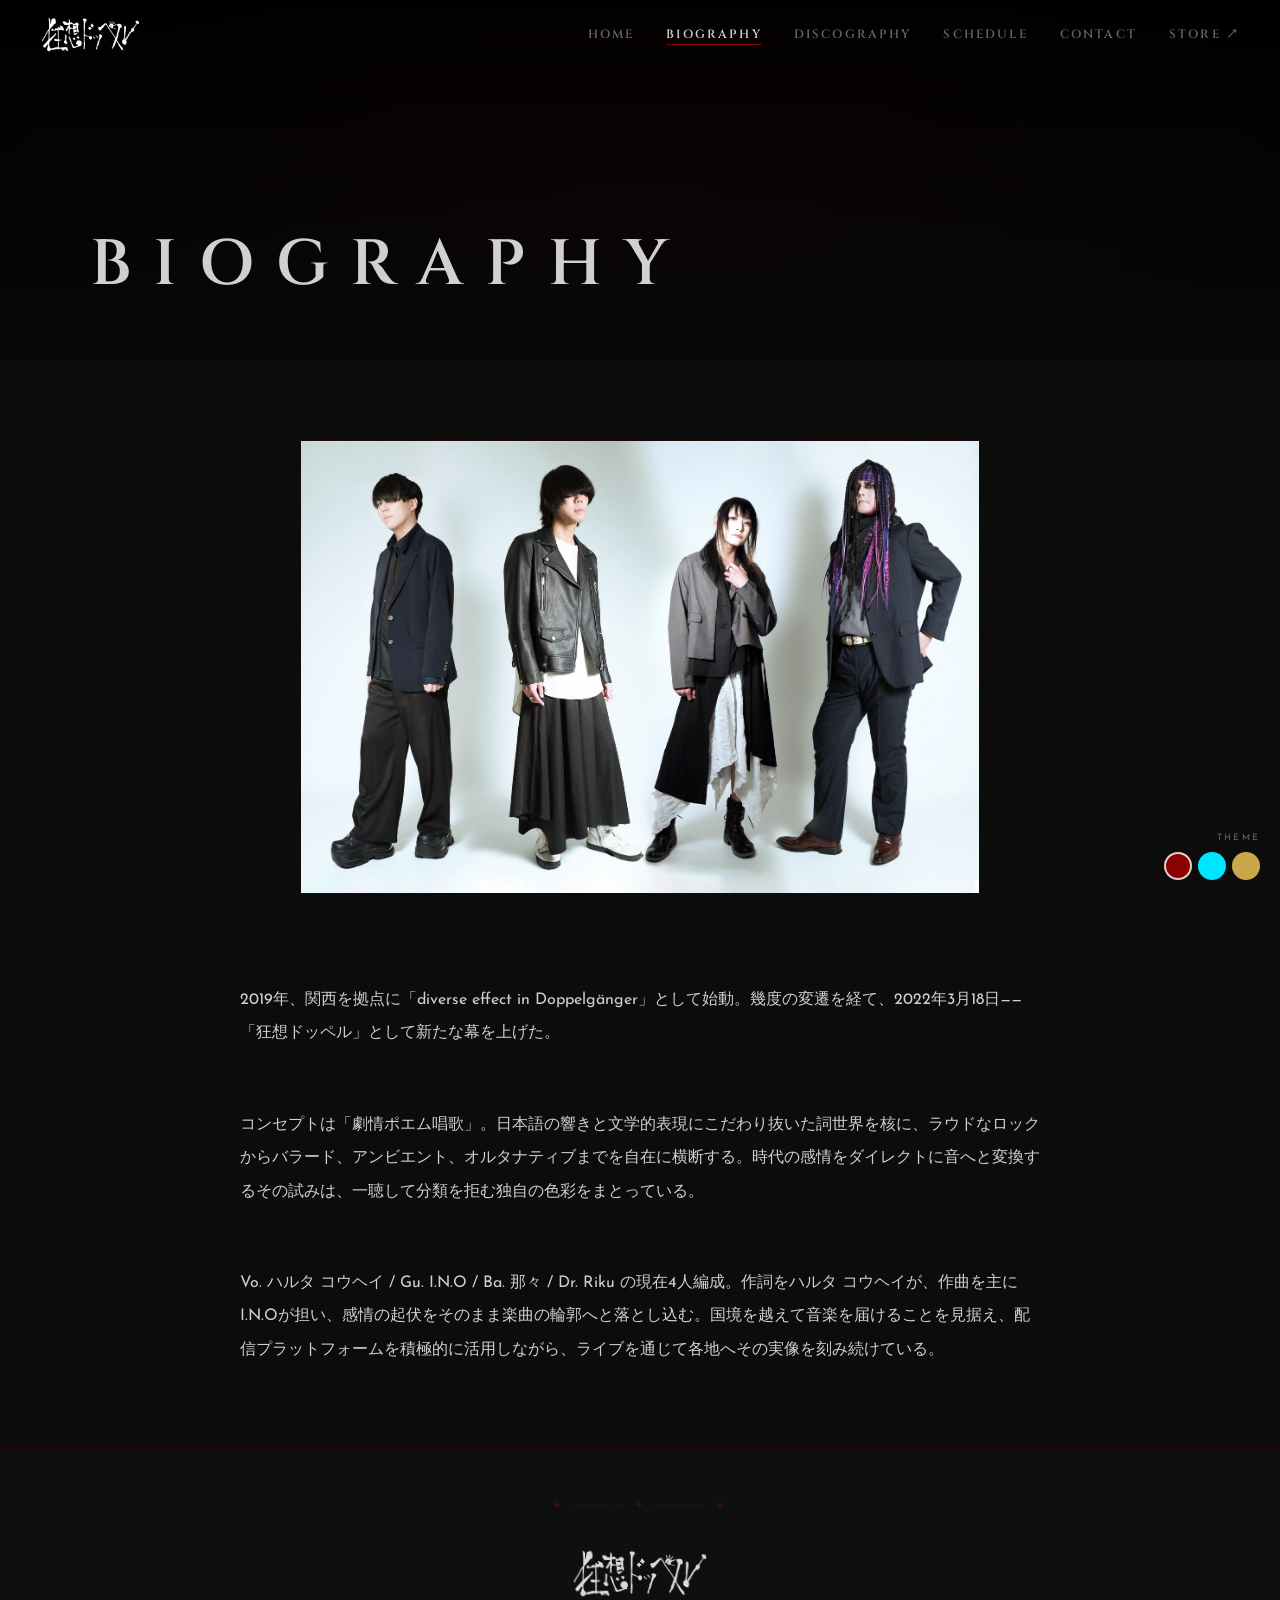
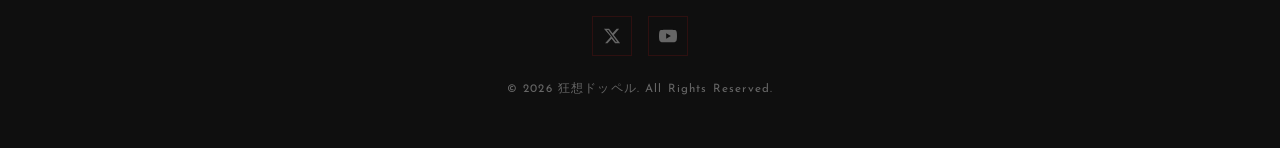
==== biography.html @ 43302776 "first commit" ====
<!DOCTYPE html>
<html lang="ja">
<head>
  <meta charset="UTF-8">
  <meta name="viewport" content="width=device-width, initial-scale=1.0">
  <meta name="description" content="狂想ドッペル — BIOGRAPHY">
  <title>狂想ドッペル | BIOGRAPHY</title>
  <link rel="stylesheet" href="css/base.css">
  <link rel="stylesheet" href="css/theme-gothic.css" id="theme-stylesheet">
</head>
<body>

  <header class="site-header scrolled">
    <nav class="nav">
      <div class="nav__logo">
        <a href="index.html">
          <img src="images/logo/logo.png" alt="狂想ドッペル" class="nav__logo-img">
        </a>
      </div>
      <button class="nav__toggle" aria-label="メニューを開く">
        <span></span><span></span><span></span>
      </button>
      <ul class="nav__menu">
        <li><a href="index.html"            class="nav__link">HOME</a></li>
        <li><a href="biography.html"        class="nav__link">BIOGRAPHY</a></li>
        <li><a href="discography.html"      class="nav__link">DISCOGRAPHY</a></li>
        <li><a href="schedule.html"         class="nav__link">SCHEDULE</a></li>
        <li><a href="contact.html"          class="nav__link">CONTACT</a></li>
        <li><a href="https://dedshop.base.shop/" class="nav__link" target="_blank" rel="noopener">STORE ↗</a></li>
      </ul>
    </nav>
  </header>

  <div id="nav-overlay" class="nav__overlay">
    <a href="index.html"            class="nav__link">HOME</a>
    <a href="biography.html"        class="nav__link">BIOGRAPHY</a>
    <a href="discography.html"      class="nav__link">DISCOGRAPHY</a>
    <a href="schedule.html"         class="nav__link">SCHEDULE</a>
    <a href="contact.html"          class="nav__link">CONTACT</a>
    <a href="https://dedshop.base.shop/" class="nav__link" target="_blank" rel="noopener">STORE ↗</a>
  </div>

  <main>

    <!-- Page Hero -->
    <div class="page-hero">
      <div class="page-hero__bg"></div>
      <div class="page-hero__content">
        <h1 class="page-title">Biography</h1>
      </div>
    </div>

    <!-- Bio Content -->
    <section class="section">
      <div class="container">
        <div class="biography__content">

          <!-- ★ アー写: images/artists/artist.jpg を配置すると表示されます -->
          <div class="biography__photo fade-in">
            <img src="images/artists/artist.jpg" alt="狂想">
          </div>

          <p class="biography__text fade-in">
2019年、関西を拠点に「diverse effect in Doppelgänger」として始動。幾度の変遷を経て、2022年3月18日——「狂想ドッペル」として新たな幕を上げた。
          </p>

          <p class="biography__text fade-in">
コンセプトは「劇情ポエム唱歌」。日本語の響きと文学的表現にこだわり抜いた詞世界を核に、ラウドなロックからバラード、アンビエント、オルタナティブまでを自在に横断する。時代の感情をダイレクトに音へと変換するその試みは、一聴して分類を拒む独自の色彩をまとっている。
          </p>

          <p class="biography__text fade-in">
Vo. ハルタ コウヘイ / Gu. I.N.O / Ba. 那々 / Dr. Riku の現在4人編成。作詞をハルタ コウヘイが、作曲を主にI.N.Oが担い、感情の起伏をそのまま楽曲の輪郭へと落とし込む。国境を越えて音楽を届けることを見据え、配信プラットフォームを積極的に活用しながら、ライブを通じて各地へその実像を刻み続けている。
          </p>

          <!-- 追加テキスト（必要に応じて） -->
          <!--
          <p class="biography__text fade-in">
第二段落があれば、ここに追記できます。
          </p>
          -->

          <!-- メンバー一覧（任意） -->
          <!--
          <div class="members-grid" style="margin-top:4rem">
            <div class="member-card fade-in">
              <div class="member-card__photo">
                <img src="images/artists/member1.jpg" alt="メンバー名">
              </div>
              <div class="member-card__name">メンバー名</div>
              <div class="member-card__role">Vocal</div>
            </div>
          </div>
          -->

        </div>
      </div>
    </section>

  </main>

  <footer class="site-footer">
    <div class="container">
      <div class="footer__logo">
        <a href="index.html">
          <img src="images/logo/logo.png" alt="狂想ドッペル" class="footer__logo-img">
        </a>
      </div>
      <div class="footer__sns">
        <a href="https://x.com/kyoso_doppel" target="_blank" rel="noopener" class="sns-link" aria-label="X (Twitter)">
          <svg xmlns="http://www.w3.org/2000/svg" viewBox="0 0 24 24" fill="currentColor">
            <path d="M18.244 2.25h3.308l-7.227 8.26 8.502 11.24H16.17l-4.714-6.231-5.401 6.231H2.747l7.73-8.835L1.254 2.25H8.08l4.713 6.231zm-1.161 17.52h1.833L7.084 4.126H5.117z"/>
          </svg>
        </a>
        <a href="https://www.youtube.com/@kyoso-doppel" target="_blank" rel="noopener" class="sns-link" aria-label="YouTube">
          <svg xmlns="http://www.w3.org/2000/svg" viewBox="0 0 24 24" fill="currentColor">
            <path d="M23.498 6.186a3.016 3.016 0 00-2.122-2.136C19.505 3.545 12 3.545 12 3.545s-7.505 0-9.377.505A3.017 3.017 0 00.502 6.186C0 8.07 0 12 0 12s0 3.93.502 5.814a3.016 3.016 0 002.122 2.136c1.871.505 9.376.505 9.376.505s7.505 0 9.377-.505a3.015 3.015 0 002.122-2.136C24 15.93 24 12 24 12s0-3.93-.502-5.814zM9.545 15.568V8.432L15.818 12l-6.273 3.568z"/>
          </svg>
        </a>
      </div>
      <p class="footer__copy">&copy; 2026 狂想ドッペル. All Rights Reserved.</p>
    </div>
  </footer>

  <div class="theme-switcher">
    <div class="theme-switcher__label">THEME</div>
    <div class="theme-switcher__buttons">
      <button class="theme-btn theme-btn--gothic active" data-theme="gothic"  title="A: Gothic"></button>
      <button class="theme-btn theme-btn--cyber"         data-theme="cyber"   title="B: Cyber"></button>
      <button class="theme-btn theme-btn--elegant"       data-theme="elegant" title="C: Elegant"></button>
    </div>
  </div>

  <script src="js/main.js"></script>
</body>
</html>
---- css/base.css ----
/* ==========================================
   BASE CSS — Structure & Layout
   色・フォントはtheme-*.cssで定義
   ========================================== */

*, *::before, *::after { box-sizing: border-box; margin: 0; padding: 0; }

html { scroll-behavior: smooth; font-size: 16px; }

body {
  font-family: var(--font-body);
  background-color: var(--color-bg);
  color: var(--color-text);
  line-height: 1.7;
  min-height: 100vh;
  overflow-x: hidden;
}

img { max-width: 100%; height: auto; display: block; }
a { color: inherit; text-decoration: none; }
ul { list-style: none; }

/* ---- Layout ---- */
.container { width: 90%; max-width: 1100px; margin-inline: auto; }
.section { padding: 80px 0; }

/* ---- Fade-in animation ---- */
.fade-in { opacity: 0; transform: translateY(20px); transition: opacity 0.6s ease, transform 0.6s ease; }
.fade-in.visible { opacity: 1; transform: translateY(0); }

/* ---- Navigation ---- */
.site-header {
  position: fixed; top: 0; left: 0; width: 100%; z-index: 100;
  transition: background-color 0.4s ease, border-color 0.4s ease;
}
.site-header.scrolled {
  background-color: var(--color-nav-bg);
  backdrop-filter: blur(12px);
  -webkit-backdrop-filter: blur(12px);
  border-bottom: 1px solid var(--color-border);
}

.nav {
  display: flex; align-items: center; justify-content: space-between;
  height: 70px; padding: 0 40px;
}

.nav__logo a {
  font-family: var(--font-heading);
  font-size: 1.3rem;
  font-weight: var(--font-heading-weight, 700);
  color: var(--color-text);
  letter-spacing: 0.12em;
  transition: color 0.3s;
  display: flex; align-items: center;
}
.nav__logo a:hover { color: var(--color-accent); }

/* ロゴ画像 (images/logo/logo.png を配置すると自動適用) */
.nav__logo-img {
  height: 38px; width: auto; display: block;
  transition: opacity 0.3s;
  filter: var(--logo-filter, none);
}
.nav__logo a:hover .nav__logo-img { opacity: 0.8; }

.footer__logo-img {
  height: 52px; width: auto;
  display: block; margin-inline: auto;
  filter: var(--logo-filter, none);
  opacity: 0.85;
  transition: opacity 0.3s;
}
.footer__logo-img:hover { opacity: 1; }

/* バイオグラフィ アー写 */
.biography__photo {
  width: 100%; max-width: 680px;
  margin: 0 auto 3.5rem;
  border: 1px solid var(--color-border);
  overflow: hidden;
  position: relative;
}
.biography__photo img { width: 100%; display: block; }

.nav__menu { display: flex; gap: 2rem; align-items: center; }

.nav__link {
  font-family: var(--font-nav, var(--font-body));
  font-size: 0.75rem;
  font-weight: 600;
  letter-spacing: 0.18em;
  text-transform: uppercase;
  color: var(--color-text-muted);
  transition: color 0.3s;
  position: relative;
  padding-bottom: 3px;
}
.nav__link::after {
  content: ''; position: absolute; bottom: 0; left: 0;
  width: 0; height: 1px;
  background-color: var(--color-accent);
  transition: width 0.3s ease;
}
.nav__link:hover,
.nav__link.active { color: var(--color-text); }
.nav__link:hover::after,
.nav__link.active::after { width: 100%; }

/* Hamburger */
.nav__toggle {
  display: none; flex-direction: column; gap: 5px;
  background: none; border: none; cursor: pointer; padding: 8px;
}
.nav__toggle span {
  display: block; width: 24px; height: 1px;
  background-color: var(--color-text);
  transition: all 0.3s ease;
}
.nav__toggle.active span:nth-child(1) { transform: translateY(6px) rotate(45deg); }
.nav__toggle.active span:nth-child(2) { opacity: 0; }
.nav__toggle.active span:nth-child(3) { transform: translateY(-6px) rotate(-45deg); }

/* Mobile overlay */
.nav__overlay {
  display: none; position: fixed; inset: 0;
  background-color: var(--color-bg); z-index: 90;
  flex-direction: column; align-items: center; justify-content: center; gap: 2.5rem;
}
.nav__overlay.open { display: flex; }
.nav__overlay .nav__link { font-size: 1.4rem; letter-spacing: 0.25em; color: var(--color-text); }

/* ---- Hero ---- */
.hero {
  position: relative; height: 100vh; min-height: 600px;
  display: flex; align-items: center; justify-content: center; overflow: hidden;
}
/* hero__bg: グラデーションの上にアー写を重ねる。
   images/artists/hero.jpg を配置したら style属性のコメントを外してください（index.html参照）*/
.hero__bg {
  position: absolute; inset: 0;
  background-color: var(--color-bg);
  background-size: 100% auto; background-position: center top;
  background-repeat: no-repeat;
  z-index: 0;
}
/* ヒーロー動画 */
.hero__video {
  position: absolute;
  top: 0; left: 0; right: 0; bottom: 0;
  width: 100%; height: 100%;
  object-fit: cover;
  object-position: center top;
}

.hero__bg::before {
  content: ''; position: absolute; inset: 0;
  background: var(--hero-bg);  /* テーマのグラデーション（画像なし時に表示） */
  opacity: var(--hero-gradient-opacity, 1);
  z-index: 1;
}
.hero__bg::after {
  content: ''; position: absolute; inset: 0;
  background: var(--hero-overlay);
  z-index: 2;
}

.hero__content { position: relative; z-index: 3; text-align: center; }
.hero__scroll  { z-index: 3; }

.hero__title {
  font-family: var(--font-heading);
  font-size: clamp(3.5rem, 12vw, 9rem);
  font-weight: var(--font-heading-weight, 700);
  letter-spacing: var(--hero-title-spacing, 0.2em);
  line-height: 1.1; color: var(--color-text);
  margin-bottom: 0.4rem;
}
.hero__subtitle {
  font-size: clamp(0.65rem, 2vw, 0.9rem);
  letter-spacing: 0.55em; text-transform: uppercase;
  color: rgba(255,255,255,0.6); margin-bottom: 2rem;
}
.hero__sns { display: flex; gap: 1rem; justify-content: center; margin-top: 2rem; }

/* ヒーロー内のSNSアイコン: 背景の明暗によらず白系で確保 */
.hero__sns .sns-link {
  color: rgba(255,255,255,0.75);
  border-color: rgba(255,255,255,0.3);
}
.hero__sns .sns-link:hover {
  color: var(--color-accent);
  border-color: var(--color-accent);
}

.hero__scroll {
  position: absolute; bottom: 30px; left: 50%; transform: translateX(-50%);
  display: flex; flex-direction: column; align-items: center; gap: 8px;
  color: rgba(255,255,255,0.5); font-size: 0.6rem; letter-spacing: 0.35em; text-transform: uppercase;
}
.hero__scroll-line {
  width: 1px; height: 40px;
  background: linear-gradient(to bottom, var(--color-text-muted), transparent);
  animation: scrollLine 1.6s ease-in-out infinite;
}
@keyframes scrollLine {
  0%, 100% { opacity: 1; transform: scaleY(1) translateY(0); }
  50% { opacity: 0.2; transform: scaleY(0.4) translateY(-10px); }
}

/* ---- Page Hero (sub pages) ---- */
.page-hero {
  height: 40vh; min-height: 280px;
  display: flex; align-items: flex-end; padding-bottom: 40px;
  position: relative; overflow: hidden;
}
.page-hero__bg {
  position: absolute; inset: 0; z-index: 0;
  background-color: var(--color-bg);
  background-size: cover; background-position: center top;
}
.page-hero__bg::before {
  content: ''; position: absolute; inset: 0;
  background: var(--hero-bg); opacity: var(--hero-gradient-opacity, 1);
}
.page-hero__bg::after { content: ''; position: absolute; inset: 0; background: var(--hero-overlay); }
.page-hero__content {
  position: relative; z-index: 1;
  width: 90%; max-width: 1100px; margin-inline: auto;
}
.page-title {
  font-family: var(--font-heading);
  font-size: clamp(2rem, 6vw, 4rem);
  font-weight: var(--font-heading-weight, 700);
  letter-spacing: 0.35em; text-transform: uppercase; color: var(--color-text);
}

/* ---- Section Titles ---- */
.section__title {
  font-family: var(--font-heading);
  font-size: clamp(1.3rem, 3.5vw, 2rem);
  font-weight: var(--font-heading-weight, 700);
  letter-spacing: var(--section-title-spacing, 0.35em);
  text-transform: uppercase; color: var(--color-text);
  margin-bottom: 3rem;
  display: flex; align-items: center; gap: 1.5rem; justify-content: center;
}
.section__title::before,
.section__title::after {
  content: ''; flex: 1; height: 1px;
  background: linear-gradient(to right, transparent, var(--color-border-light, var(--color-border)));
}
.section__title::after {
  background: linear-gradient(to left, transparent, var(--color-border-light, var(--color-border)));
}

/* ---- SNS Links ---- */
.sns-link {
  display: inline-flex; align-items: center; justify-content: center;
  width: 40px; height: 40px;
  border: 1px solid var(--color-border-light, var(--color-border));
  color: var(--color-text-muted);
  transition: all 0.3s ease;
}
.sns-link:hover { color: var(--color-accent); border-color: var(--color-accent); }
.sns-link svg { width: 18px; height: 18px; }

/* ---- Buttons ---- */
.btn {
  display: inline-block; padding: 0.7em 2em;
  font-family: var(--font-body); font-size: 0.75rem;
  font-weight: 600; letter-spacing: 0.22em; text-transform: uppercase;
  cursor: pointer; transition: all 0.3s ease; border: none;
}
.btn--accent {
  background-color: var(--color-accent); color: var(--color-btn-text, #000);
}
.btn--accent:hover {
  background-color: var(--color-accent-light, var(--color-accent));
  transform: translateY(-2px);
}
.btn--outline {
  background-color: transparent; color: var(--color-text);
  border: 1px solid var(--color-border-light, var(--color-border));
}
.btn--outline:hover {
  background-color: var(--color-accent); border-color: var(--color-accent);
  color: var(--color-btn-text, #000); transform: translateY(-2px);
}

/* ---- News ---- */
.news__list { display: flex; flex-direction: column; }
.news__item {
  display: grid; grid-template-columns: 110px 1fr;
  gap: 1.5rem; align-items: baseline;
  padding: 1.2rem 0; border-bottom: 1px solid var(--color-border);
  transition: padding-left 0.3s, border-color 0.3s;
}
.news__item:hover { padding-left: 0.5rem; border-bottom-color: var(--color-accent); }
.news__date { font-size: 0.78rem; letter-spacing: 0.08em; color: var(--color-accent); white-space: nowrap; }
.news__category {
  display: inline-block; font-size: 0.62rem; letter-spacing: 0.12em; text-transform: uppercase;
  border: 1px solid var(--color-border); padding: 2px 8px;
  color: var(--color-text-muted); margin-right: 0.5rem;
}
.news__text { font-size: 0.88rem; }

/* ---- Next Live ---- */
.next-live__card {
  border: 1px solid var(--color-border); padding: 2rem;
  background: var(--color-bg-2); margin-bottom: 2rem;
  transition: border-color 0.3s;
}
.next-live__card:hover { border-color: var(--color-accent); }
.next-live__date { font-family: var(--font-heading); font-size: 1.6rem; color: var(--color-accent); margin-bottom: 0.4rem; }
.next-live__title { font-size: 1.1rem; font-weight: 600; margin-bottom: 0.3rem; }
.next-live__venue { font-size: 0.88rem; color: var(--color-text-muted); }
.next-live__empty {
  color: var(--color-text-muted); text-align: center;
  padding: 3rem; border: 1px solid var(--color-border);
}

/* ---- Schedule ---- */
.schedule-section { margin-bottom: 4rem; }
.schedule-section__title {
  font-size: 0.72rem; letter-spacing: 0.35em; text-transform: uppercase;
  color: var(--color-text-muted); margin-bottom: 1.5rem;
  padding-bottom: 0.5rem; border-bottom: 1px solid var(--color-border);
}
.schedule-list { display: flex; flex-direction: column; }
.schedule-item {
  display: grid; grid-template-columns: 90px 1fr auto;
  gap: 1.5rem; align-items: start;
  padding: 1.5rem 0; border-bottom: 1px solid var(--color-border);
  transition: background 0.3s, padding 0.3s;
}
.schedule-item:hover { background: var(--color-bg-2); padding-left: 1rem; padding-right: 1rem; margin: 0 -1rem; }
.schedule-item.past { opacity: 0.45; }

.schedule-date { text-align: center; }
.schedule-date__month { font-size: 0.65rem; letter-spacing: 0.1em; text-transform: uppercase; color: var(--color-text-muted); }
.schedule-date__day { font-family: var(--font-heading); font-size: 2.2rem; color: var(--color-accent); line-height: 1; }
.schedule-date__weekday { font-size: 0.65rem; color: var(--color-text-muted); }

.schedule-info__title { font-weight: 600; font-size: 1rem; margin-bottom: 0.25rem; }
.schedule-info__venue { font-size: 0.85rem; color: var(--color-text-muted); margin-bottom: 0.5rem; }
.schedule-info__details { font-size: 0.78rem; color: var(--color-text-muted); display: flex; gap: 1rem; flex-wrap: wrap; }
.schedule-info__price { font-size: 0.78rem; color: var(--color-text-muted); margin-top: 0.25rem; }

.schedule-actions { display: flex; flex-direction: column; gap: 0.75rem; align-items: flex-end; }
.schedule-actions__btns { display: flex; flex-direction: column; gap: 0.5rem; align-items: flex-end; }
.schedule-flyer {
  width: 100px; height: auto;
  border: 1px solid var(--color-border);
  cursor: zoom-in;
  transition: transform 0.3s, border-color 0.3s;
}
.schedule-flyer:hover { transform: scale(1.05); border-color: var(--color-accent); }

.next-live__flyer {
  width: 160px; height: auto;
  float: right; margin: 0 0 1rem 1.5rem;
}

/* ---- YouTube embed ---- */
.video-embed {
  position: relative;
  width: 100%; padding-top: 56.25%; /* 16:9 */
  border: 1px solid var(--color-border);
  background: #000;
}
.video-embed iframe {
  position: absolute;
  top: 0; left: 0;
  width: 100%; height: 100%;
  border: 0;
}

/* ---- Lightbox ---- */
.lightbox {
  display: none;
  position: fixed; inset: 0; z-index: 200;
  background: rgba(0, 0, 0, 0.9);
  align-items: center; justify-content: center;
  cursor: zoom-out;
}
.lightbox.open { display: flex; animation: lbFadeIn 0.2s ease; }
@keyframes lbFadeIn { from { opacity: 0; } to { opacity: 1; } }

.lightbox__img {
  max-width: 90vw; max-height: 90vh;
  object-fit: contain;
  border: 1px solid var(--color-border-light, #333);
  cursor: default;
  animation: lbZoomIn 0.25s ease;
}
@keyframes lbZoomIn { from { transform: scale(0.92); opacity: 0; } to { transform: scale(1); opacity: 1; } }

.lightbox__close {
  position: absolute; top: 20px; right: 24px;
  background: none; border: none; cursor: pointer;
  color: #fff; font-size: 2rem; line-height: 1;
  opacity: 0.7; transition: opacity 0.2s;
}
.lightbox__close:hover { opacity: 1; }
.schedule-empty {
  text-align: center; padding: 3rem;
  color: var(--color-text-muted); border: 1px solid var(--color-border);
}
.ended-label { font-size: 0.68rem; letter-spacing: 0.12em; color: var(--color-text-muted); text-transform: uppercase; }

/* ---- Discography Modal ---- */
.disc-modal {
  display: none;
  position: fixed; inset: 0; z-index: 200;
  align-items: center; justify-content: center;
  padding: 20px;
}
.disc-modal.open { display: flex; }
.disc-modal__overlay {
  position: absolute; inset: 0;
  background: rgba(0,0,0,0.88);
  backdrop-filter: blur(6px);
  -webkit-backdrop-filter: blur(6px);
  cursor: pointer;
}
.disc-modal__box {
  position: relative; z-index: 1;
  background: var(--color-bg-2);
  border: 1px solid var(--color-border-light, var(--color-border));
  max-width: 760px; width: 100%;
  max-height: 90vh; overflow-y: auto;
  padding: 2.5rem;
  animation: discModalIn 0.22s ease;
}
@keyframes discModalIn {
  from { opacity: 0; transform: scale(0.96) translateY(12px); }
  to   { opacity: 1; transform: scale(1)    translateY(0); }
}
.disc-modal__close {
  position: absolute; top: 1rem; right: 1.2rem;
  background: none; border: none; cursor: pointer;
  color: var(--color-text-muted); font-size: 1.8rem; line-height: 1;
  transition: color 0.2s;
}
.disc-modal__close:hover { color: var(--color-accent); }
.disc-modal__inner {
  display: grid;
  grid-template-columns: 200px 1fr;
  gap: 2.5rem;
  align-items: start;
}
.disc-modal__cover img {
  width: 100%; display: block;
  border: 1px solid var(--color-border);
}
.disc-modal__cover-ph {
  width: 100%; aspect-ratio: 1;
  display: flex; align-items: center; justify-content: center;
  background: var(--color-bg-3, #111);
  border: 1px solid var(--color-border);
  color: var(--color-text-muted); font-size: 0.7rem; letter-spacing: 0.2em;
}
.disc-modal__label {
  font-size: 0.68rem; letter-spacing: 0.2em; text-transform: uppercase;
  color: var(--color-accent); margin-bottom: 0.6rem;
}
.disc-modal__title {
  font-family: var(--font-heading);
  font-size: clamp(1rem, 3vw, 1.5rem);
  font-weight: var(--font-heading-weight, 600);
  color: var(--color-text);
  line-height: 1.35; margin-bottom: 0.6rem;
}
.disc-modal__meta {
  font-size: 0.76rem; color: var(--color-text-muted);
  letter-spacing: 0.08em; margin-bottom: 1.5rem;
}
.disc-modal__tracks { border-top: 1px solid var(--color-border); margin-bottom: 1.5rem; }
.disc-modal__track-item {
  display: flex; gap: 0.75rem;
  padding: 0.45rem 0;
  border-bottom: 1px solid var(--color-border);
  font-size: 0.83rem; color: var(--color-text);
}
.disc-modal__track-num { color: var(--color-accent); min-width: 1.5em; text-align: right; }
.disc-modal__comment {
  font-size: 0.82rem; line-height: 1.8;
  color: var(--color-text-muted);
  border-left: 2px solid var(--color-accent);
  padding-left: 1rem;
  margin-bottom: 1.2rem;
  white-space: pre-wrap;
}
.disc-modal__links { display: flex; gap: 0.75rem; flex-wrap: wrap; }
@media (max-width: 600px) {
  .disc-modal__box { padding: 1.4rem; }
  .disc-modal__inner { grid-template-columns: 1fr; }
  .disc-modal__cover { max-width: 180px; }
}

/* カードをクリック可能に見せる */
.release-card[data-release-id] { cursor: pointer; }

/* ---- Discography ---- */
.discography-filter { display: flex; gap: 0.75rem; margin-bottom: 3rem; flex-wrap: wrap; }
.filter-btn {
  font-size: 0.72rem; letter-spacing: 0.2em; text-transform: uppercase;
  padding: 0.4em 1.2em; border: 1px solid var(--color-border);
  background: none; color: var(--color-text-muted); cursor: pointer;
  transition: all 0.3s; font-family: var(--font-body);
}
.filter-btn.active,
.filter-btn:hover { border-color: var(--color-accent); color: var(--color-accent); }

.discography-grid {
  display: grid;
  grid-template-columns: repeat(auto-fill, minmax(240px, 1fr));
  gap: 2rem;
}
.release-card {
  border: 1px solid var(--color-border); background: var(--color-bg-2);
  transition: transform 0.3s, box-shadow 0.3s, border-color 0.3s;
}
.release-card:hover {
  transform: translateY(-5px);
  box-shadow: 0 10px 30px var(--card-shadow, rgba(0,0,0,0.5));
  border-color: var(--color-accent);
}
.release-card__cover {
  width: 100%; aspect-ratio: 1;
  background: var(--color-bg-3, #1a1a1a);
  display: flex; align-items: center; justify-content: center; overflow: hidden;
}
.release-card__cover img { width: 100%; height: 100%; object-fit: cover; }
.release-card__cover-placeholder { color: var(--color-border); font-size: 0.65rem; letter-spacing: 0.12em; text-transform: uppercase; }
.release-card__body { padding: 1.2rem; }
.release-card__type { font-size: 0.62rem; letter-spacing: 0.22em; text-transform: uppercase; color: var(--color-accent); margin-bottom: 0.3rem; display: flex; align-items: center; gap: 0.6rem; }
.release-card__label { font-size: 0.62rem; letter-spacing: 0.1em; color: var(--color-text-muted); border: 1px solid var(--color-border); padding: 1px 6px; text-transform: none; }
.release-card__title { font-family: var(--font-heading); font-size: 0.95rem; font-weight: 600; margin-bottom: 0.5rem; line-height: 1.4; }
.release-card__date { font-size: 0.72rem; color: var(--color-text-muted); margin-bottom: 1rem; }
.release-card__tracks { font-size: 0.72rem; color: var(--color-text-muted); }
.release-card__track-item {
  display: flex; gap: 0.5rem; padding: 0.2rem 0; border-top: 1px solid var(--color-border);
}
.release-card__track-num { color: var(--color-accent); min-width: 1.5rem; }

/* ---- Contact ---- */
.contact-grid {
  display: grid;
  grid-template-columns: repeat(auto-fit, minmax(300px, 1fr));
  gap: 1.5rem;
  max-width: 800px;
  margin-inline: auto;
}
.contact-card {
  display: flex; align-items: center; gap: 1.5rem;
  padding: 2rem 1.8rem;
  border: 1px solid var(--color-border-light, var(--color-border));
  background: var(--color-bg-2);
  color: var(--color-text);
  text-decoration: none;
  transition: border-color 0.3s, box-shadow 0.3s, transform 0.3s;
}
.contact-card:hover {
  border-color: var(--color-accent);
  box-shadow: 0 8px 30px var(--card-shadow, rgba(0,0,0,0.4));
  transform: translateY(-4px);
  color: var(--color-text);
}
.contact-card__icon {
  flex-shrink: 0;
  width: 48px; height: 48px;
  display: flex; align-items: center; justify-content: center;
  color: var(--color-accent);
}
.contact-card__icon svg { width: 32px; height: 32px; }
.contact-card__body { flex: 1; min-width: 0; }
.contact-card__label {
  font-size: 0.68rem; letter-spacing: 0.25em; text-transform: uppercase;
  color: var(--color-accent); margin-bottom: 0.4rem;
}
.contact-card__value {
  font-family: var(--font-heading);
  font-size: 0.9rem; font-weight: 600;
  word-break: break-all; margin-bottom: 0.4rem;
}
.contact-card__note { font-size: 0.75rem; color: var(--color-text-muted); }
.contact-card__arrow {
  flex-shrink: 0;
  font-size: 1.2rem; color: var(--color-text-muted);
  transition: color 0.3s, transform 0.3s;
}
.contact-card:hover .contact-card__arrow {
  color: var(--color-accent);
  transform: translate(3px, -3px);
}

/* ---- Biography ---- */
.biography__content { max-width: 800px; margin-inline: auto; }
.biography__text { font-size: 1rem; line-height: 2.1; color: var(--color-text); white-space: pre-line; }
.biography__text + .biography__text { margin-top: 1.5rem; }
.members-grid { display: grid; grid-template-columns: repeat(auto-fill, minmax(200px, 1fr)); gap: 2rem; margin-top: 3rem; }
.member-card { text-align: center; }
.member-card__photo { width: 100%; aspect-ratio: 1; background: var(--color-bg-2); margin-bottom: 1rem; border: 1px solid var(--color-border); }
.member-card__name { font-family: var(--font-heading); font-size: 1rem; margin-bottom: 0.25rem; }
.member-card__role { font-size: 0.72rem; letter-spacing: 0.22em; text-transform: uppercase; color: var(--color-accent); }

/* ---- Footer ---- */
.site-footer { padding: 3rem 0; border-top: 1px solid var(--color-border); background: var(--color-bg-2); text-align: center; }
.footer__logo { font-family: var(--font-heading); font-size: 1.5rem; font-weight: var(--font-heading-weight, 700); letter-spacing: 0.2em; margin-bottom: 1rem; }
.footer__sns { display: flex; gap: 1rem; justify-content: center; margin-bottom: 1.5rem; }
.footer__copy { font-size: 0.72rem; color: var(--color-text-muted); letter-spacing: 0.1em; }

/* ---- Theme Switcher (確認用) ---- */
.theme-switcher {
  position: fixed; bottom: 20px; right: 20px; z-index: 1000;
  display: flex; flex-direction: column; gap: 6px; align-items: flex-end;
}
.theme-switcher__label { font-size: 0.55rem; letter-spacing: 0.25em; text-transform: uppercase; color: var(--color-text-muted); }
.theme-switcher__buttons { display: flex; gap: 6px; }
.theme-btn {
  width: 28px; height: 28px; border: 2px solid transparent;
  cursor: pointer; border-radius: 50%; transition: border-color 0.3s, transform 0.2s;
}
.theme-btn:hover { transform: scale(1.15); }
.theme-btn.active { border-color: rgba(255,255,255,0.8); }
.theme-btn--gothic { background: #8b0000; }
.theme-btn--cyber { background: #00e5ff; }
.theme-btn--elegant { background: #c9a84c; }

/* ---- Responsive ---- */
@media (max-width: 768px) {
  /* Nav */
  .nav { padding: 0 20px; }
  .nav__menu { display: none; }
  .nav__toggle { display: flex; }

  /* Hero: portrait画面では cover で全体を覆う */
  .hero__bg {
    background-size: cover;
    background-position: center center;
  }
  .hero__video {
    /* right/bottom をリセットして vw/vh で明示的に指定 */
    right: auto;
    bottom: auto;
    width: 100vw;
    height: 100vh;
    left: 0;
    top: 0;
    max-width: none;
    object-fit: cover;
    object-position: center center;
  }
  /* ヒーロータイトル */
  .hero__title { letter-spacing: 0.1em; }
  .hero__subtitle { letter-spacing: 0.35em; }

  /* セクション余白 */
  .section { padding: 50px 0; }
  .container { width: 92%; }

  /* セクションタイトル */
  .section__title { letter-spacing: 0.2em; margin-bottom: 2rem; }

  /* NEWS */
  .news__item { grid-template-columns: 1fr; gap: 0.4rem; }

  /* NEXT LIVE フライヤー: float解除・上部に全幅表示 */
  .next-live__flyer {
    float: none;
    width: 100%;
    max-width: 260px;
    margin: 0 auto 1.2rem;
    display: block;
  }
  .next-live__card { padding: 1.2rem; }
  .next-live__date { font-size: 1.2rem; }

  /* DISCOGRAPHY グリッド */
  .discography-grid { grid-template-columns: repeat(2, 1fr); gap: 1rem; }

  /* Schedule */
  .schedule-item { grid-template-columns: 70px 1fr; }
  .schedule-actions { grid-column: 2; flex-direction: row; align-items: flex-start; }
  .schedule-flyer { width: 120px; }

  /* Biography photo */
  .biography__photo { max-width: 100%; }

  /* Theme switcher: 小さく */
  .theme-switcher { bottom: 12px; right: 12px; }
}

@media (max-width: 480px) {
  /* ヒーロー */
  .hero__title { font-size: clamp(2.8rem, 13vw, 4rem); }
  .hero__scroll { display: none; }

  /* DISCOGRAPHY: 1列 */
  .discography-grid { grid-template-columns: 1fr; max-width: 280px; margin-inline: auto; }

  /* Schedule */
  .schedule-item { grid-template-columns: 1fr; }
  .schedule-date { display: flex; gap: 0.5rem; align-items: baseline; }
  .schedule-date__day { font-size: 1.5rem; }

  /* ボタン */
  .btn { padding: 0.7em 1.4em; font-size: 0.7rem; }

  /* フッター */
  .site-footer { padding: 2rem 0; }
}
---- css/theme-gothic.css ----
/* ==========================================
   THEME A: GOTHIC — Dark Blood Red
   ゴシック / インダストリアル
   ========================================== */

@import url('https://fonts.googleapis.com/css2?family=Cinzel:wght@400;600;900&family=Josefin+Sans:wght@300;400;600&display=swap');

:root {
  --color-bg:           #080808;
  --color-bg-2:         #0f0f0f;
  --color-bg-3:         #180a0a;
  --color-accent:       #8b0000;
  --color-accent-light: #cc2222;
  --color-text:         #d0d0d0;
  --color-text-muted:   #666;
  --color-border:       #1c0808;
  --color-border-light: #2e1010;
  --color-nav-bg:       rgba(8, 8, 8, 0.96);
  --color-btn-text:     #d0d0d0;

  --font-heading:        'Cinzel', serif;
  --font-body:           'Josefin Sans', sans-serif;
  --font-nav:            'Cinzel', serif;
  --font-heading-weight: 600;

  --hero-bg:      radial-gradient(ellipse at 50% 60%, #1c0505 0%, #0a0000 50%, #000000 100%);
  --hero-overlay: linear-gradient(to bottom, rgba(0,0,0,0.55) 0%, rgba(8,8,8,0.92) 100%);

  --section-title-spacing: 0.45em;
  --hero-title-spacing:    0.22em;
  --card-shadow:           rgba(139, 0, 0, 0.25);

  /* ロゴ画像が白/明るい場合はそのまま、暗い場合は下記で明るくする */
  --logo-filter: none;

  /* アー写あり時 → グラデーションを透過させて写真を見せる
     images/artists/hero.jpg を配置したら下記を style属性で指定（index.html参照） */
  --hero-gradient-opacity: 1;      /* 画像なし: 1 / 画像あり: 0.4〜0.6 推奨 */
}

/* ヒーロー背景: 動画を使用するため background-image は設定しない */

/* Subtle grain texture */
body {
  background-image: url("data:image/svg+xml,%3Csvg xmlns='http://www.w3.org/2000/svg' width='200' height='200'%3E%3Cfilter id='n'%3E%3CfeTurbulence type='fractalNoise' baseFrequency='0.9' numOctaves='4' stitchTiles='stitch'/%3E%3C/filter%3E%3Crect width='200' height='200' filter='url(%23n)' opacity='0.04'/%3E%3C/svg%3E");
}

/* Hero glow */
.hero__title { text-shadow: 0 2px 20px rgba(0,0,0,0.9), 0 0 60px rgba(139, 0, 0, 0.5), 0 0 120px rgba(139, 0, 0, 0.2); }
.hero__bg::before {
  content: '';
  position: absolute; inset: 0; z-index: 0;
  background:
    repeating-linear-gradient(0deg, transparent, transparent 3px, rgba(139,0,0,0.015) 3px, rgba(139,0,0,0.015) 4px),
    var(--hero-bg);
  opacity: var(--hero-gradient-opacity, 1);
}

/* Section title: ornamental lines turn red */
.section__title::before { background: linear-gradient(to right, transparent, #8b0000); }
.section__title::after  { background: linear-gradient(to left,  transparent, #8b0000); }

/* Nav */
.site-header.scrolled { border-bottom-color: #2a0808; }

/* Buttons */
.btn--accent {
  background: transparent; border: 1px solid var(--color-accent); color: var(--color-accent-light);
  position: relative; overflow: hidden;
}
.btn--accent::before {
  content: ''; position: absolute; inset: 0;
  background: var(--color-accent); transform: translateX(-100%); transition: transform 0.35s ease;
}
.btn--accent:hover::before { transform: translateX(0); }
.btn--accent:hover { color: #fff; transform: none; }
.btn--accent span { position: relative; z-index: 1; }

/* Accent date glow */
.schedule-date__day,
.next-live__date { text-shadow: 0 0 20px rgba(139, 0, 0, 0.6); }

/* Ornamental footer */
.site-footer { border-top-color: #2a0808; }
.site-footer::before {
  content: '✦  ─────  ✦  ─────  ✦';
  display: block; text-align: center;
  color: #3a1010; font-size: 0.72rem; letter-spacing: 0.25em; margin-bottom: 2rem;
}

/* Release card hover */
.release-card:hover { box-shadow: 0 0 25px rgba(139,0,0,0.2), 0 10px 35px rgba(0,0,0,0.85); }

/* Circular SNS links → square for gothic */
.sns-link { border-radius: 0; }
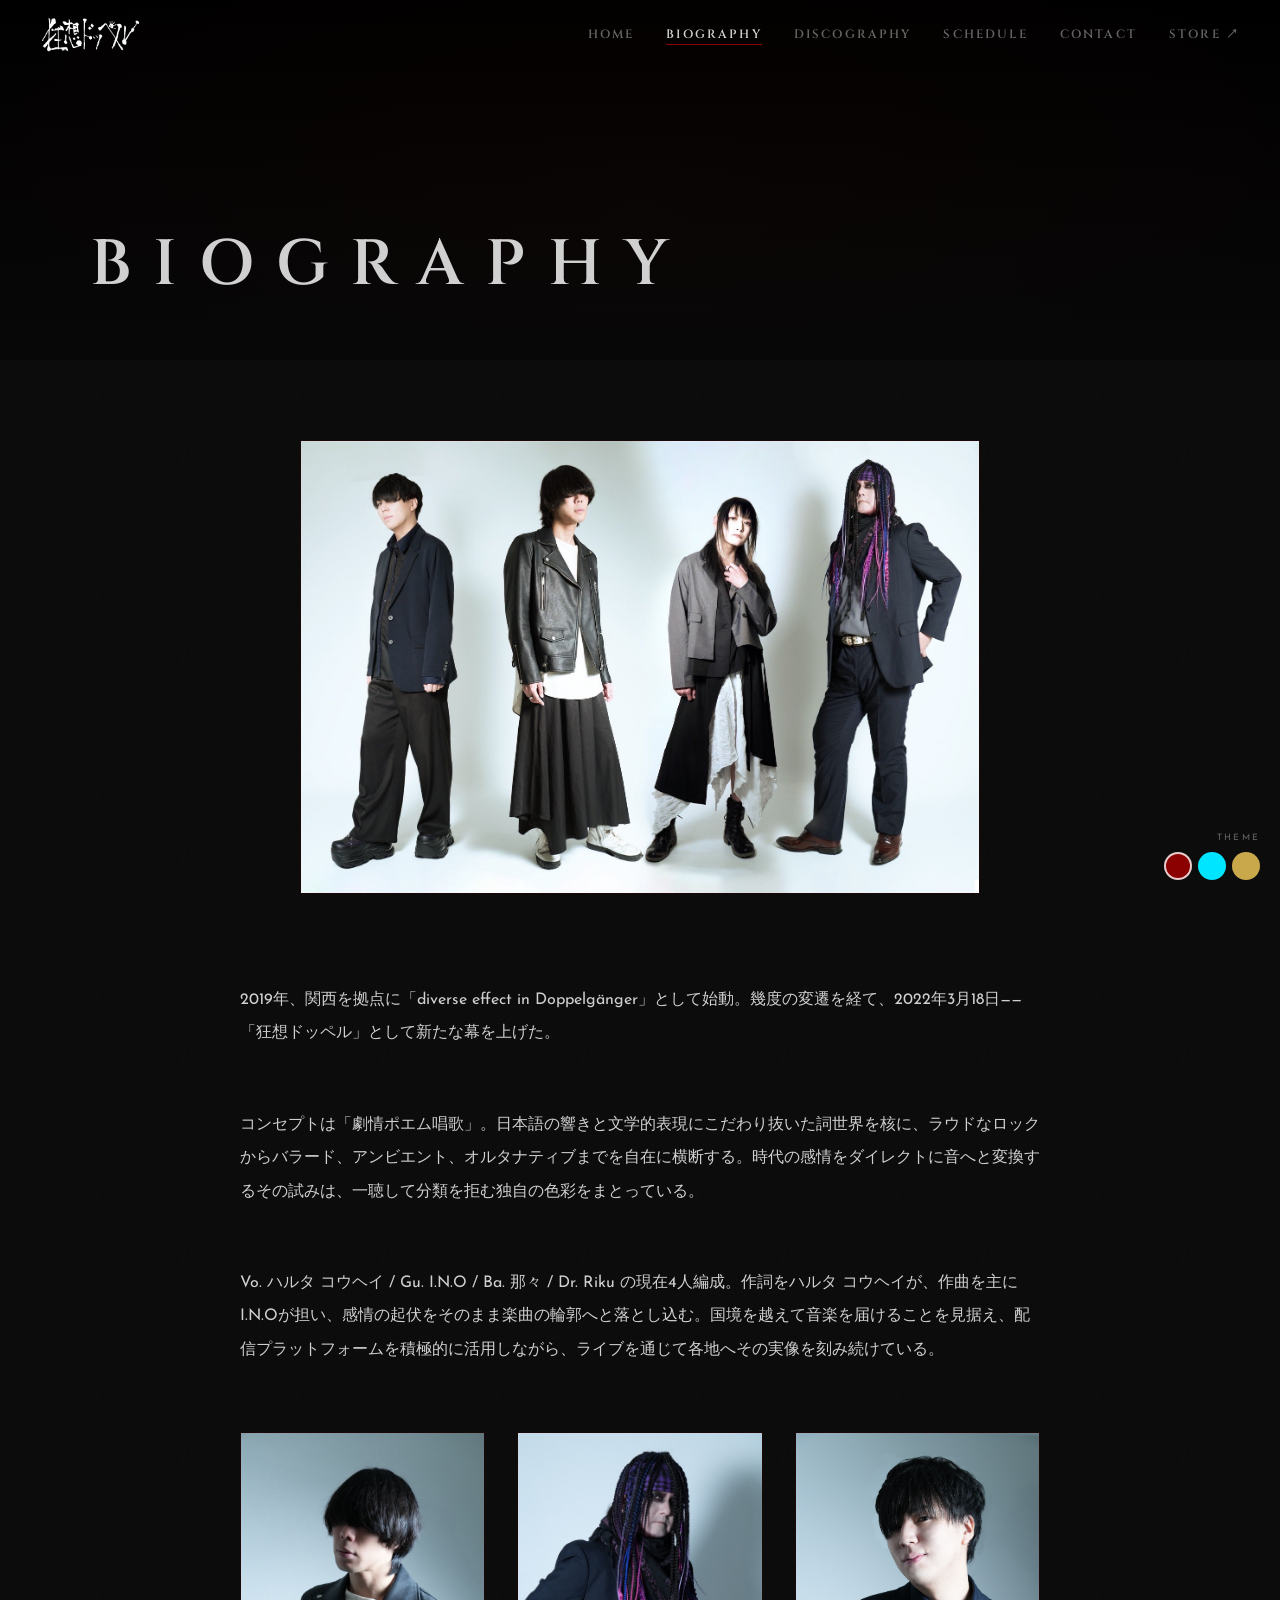
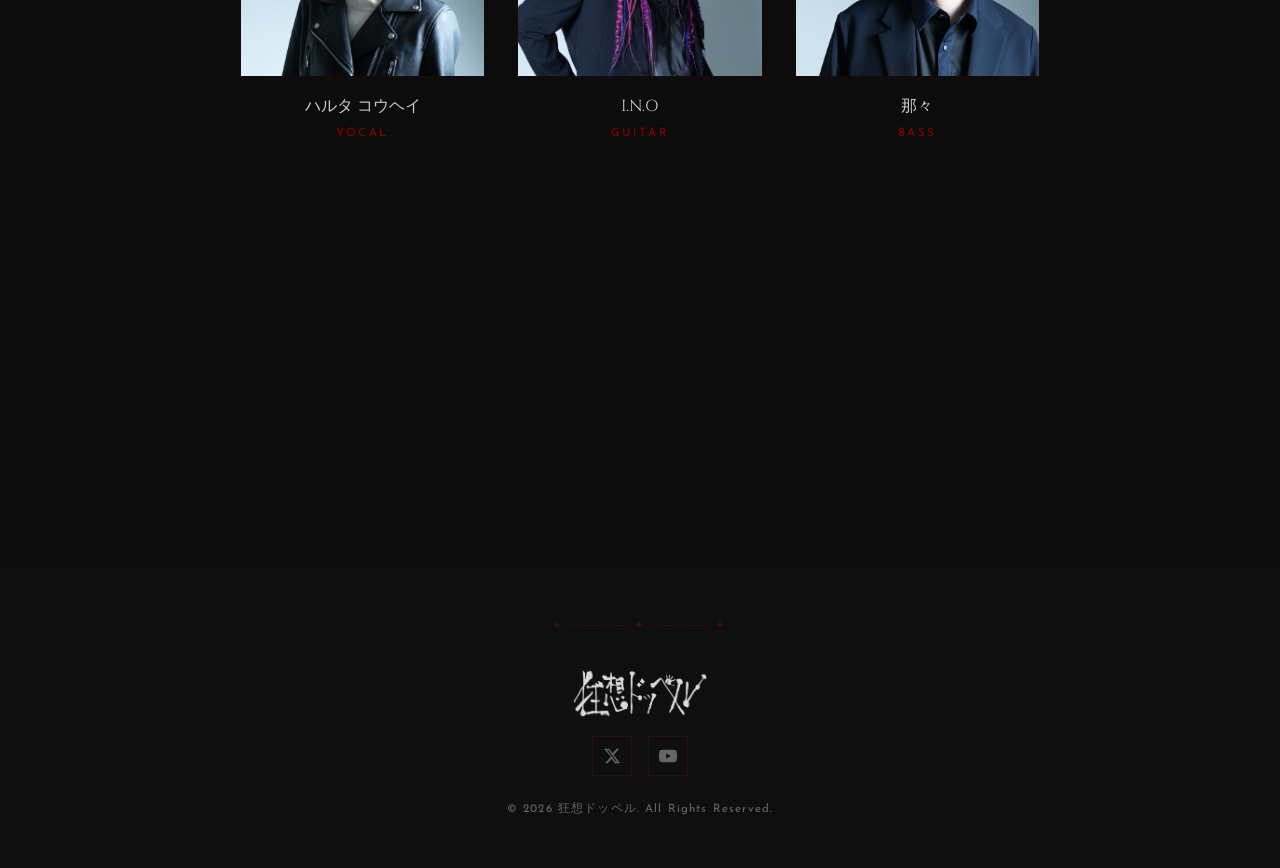
==== commit eae76c23: "Add member list to biography and schedule drink notice - biography.html: メンバー一覧（Vo/Gu/Ba/Dr）を追加 - cs" ====
--- a/biography.html
+++ b/biography.html
@@ -79,18 +79,37 @@
           </p>
           -->
 
-          <!-- メンバー一覧（任意） -->
-          <!--
+          <!-- メンバー一覧 -->
           <div class="members-grid" style="margin-top:4rem">
             <div class="member-card fade-in">
               <div class="member-card__photo">
-                <img src="images/artists/member1.jpg" alt="メンバー名">
+                <img src="images/member/Vo.jpg" alt="ハルタ コウヘイ">
               </div>
-              <div class="member-card__name">メンバー名</div>
+              <div class="member-card__name">ハルタ コウヘイ</div>
               <div class="member-card__role">Vocal</div>
             </div>
+            <div class="member-card fade-in">
+              <div class="member-card__photo">
+                <img src="images/member/Gu.jpg" alt="I.N.O">
+              </div>
+              <div class="member-card__name">I.N.O</div>
+              <div class="member-card__role">Guitar</div>
+            </div>
+            <div class="member-card fade-in">
+              <div class="member-card__photo">
+                <img src="images/member/Ba.jpg" alt="那々">
+              </div>
+              <div class="member-card__name">那々</div>
+              <div class="member-card__role">Bass</div>
+            </div>
+            <div class="member-card fade-in">
+              <div class="member-card__photo">
+                <img src="images/member/Dr.jpg" alt="Riku">
+              </div>
+              <div class="member-card__name">Riku</div>
+              <div class="member-card__role">Drums</div>
+            </div>
           </div>
-          -->
 
         </div>
       </div>
--- a/css/base.css
+++ b/css/base.css
@@ -328,6 +328,15 @@
   padding-bottom: 0.5rem; border-bottom: 1px solid var(--color-border);
 }
 .schedule-list { display: flex; flex-direction: column; }
+.schedule-year {
+  font-family: var(--font-heading);
+  font-size: 0.8rem; letter-spacing: 0.3em;
+  color: var(--color-accent);
+  padding: 1.2rem 0 0.6rem;
+  margin-top: 0.5rem;
+  border-top: 1px solid var(--color-border);
+}
+.schedule-year:first-child { border-top: none; margin-top: 0; }
 .schedule-item {
   display: grid; grid-template-columns: 90px 1fr auto;
   gap: 1.5rem; align-items: start;
@@ -344,8 +353,10 @@
 
 .schedule-info__title { font-weight: 600; font-size: 1rem; margin-bottom: 0.25rem; }
 .schedule-info__venue { font-size: 0.85rem; color: var(--color-text-muted); margin-bottom: 0.5rem; }
-.schedule-info__details { font-size: 0.78rem; color: var(--color-text-muted); display: flex; gap: 1rem; flex-wrap: wrap; }
+.schedule-info__details { font-size: 0.78rem; color: var(--color-text-muted); display: flex; flex-direction: column; gap: 0.2rem; }
 .schedule-info__price { font-size: 0.78rem; color: var(--color-text-muted); margin-top: 0.25rem; }
+.schedule-info__note  { font-size: 0.75rem; color: var(--color-text-muted); margin-top: 0.4rem; opacity: 0.8; }
+.schedule-info__drink { font-size: 0.75rem; color: var(--color-text-muted); margin-top: 0.15rem; opacity: 0.8; }
 
 .schedule-actions { display: flex; flex-direction: column; gap: 0.75rem; align-items: flex-end; }
 .schedule-actions__btns { display: flex; flex-direction: column; gap: 0.5rem; align-items: flex-end; }
@@ -602,7 +613,8 @@
 .biography__text + .biography__text { margin-top: 1.5rem; }
 .members-grid { display: grid; grid-template-columns: repeat(auto-fill, minmax(200px, 1fr)); gap: 2rem; margin-top: 3rem; }
 .member-card { text-align: center; }
-.member-card__photo { width: 100%; aspect-ratio: 1; background: var(--color-bg-2); margin-bottom: 1rem; border: 1px solid var(--color-border); }
+.member-card__photo { width: 100%; aspect-ratio: 1; background: var(--color-bg-2); margin-bottom: 1rem; border: 1px solid var(--color-border); overflow: hidden; }
+.member-card__photo img { width: 100%; height: 100%; object-fit: cover; object-position: top; }
 .member-card__name { font-family: var(--font-heading); font-size: 1rem; margin-bottom: 0.25rem; }
 .member-card__role { font-size: 0.72rem; letter-spacing: 0.22em; text-transform: uppercase; color: var(--color-accent); }
 
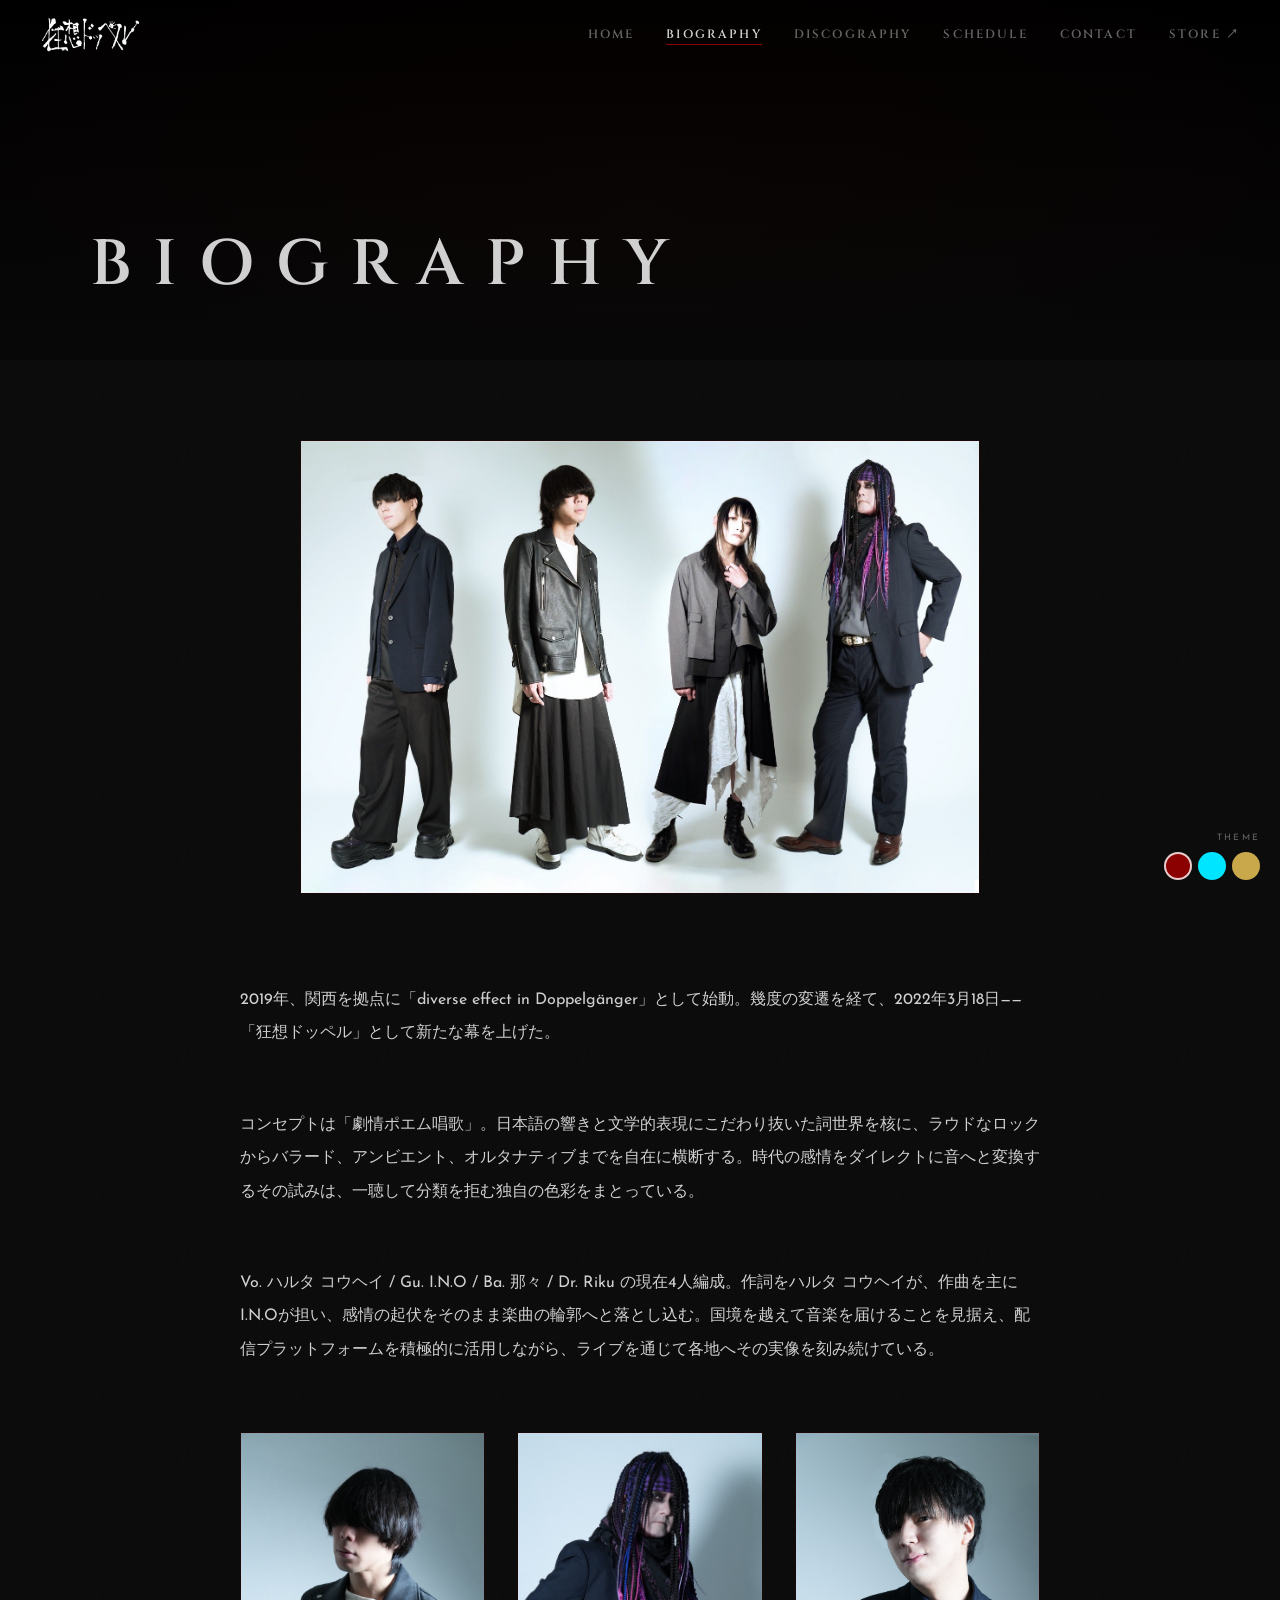
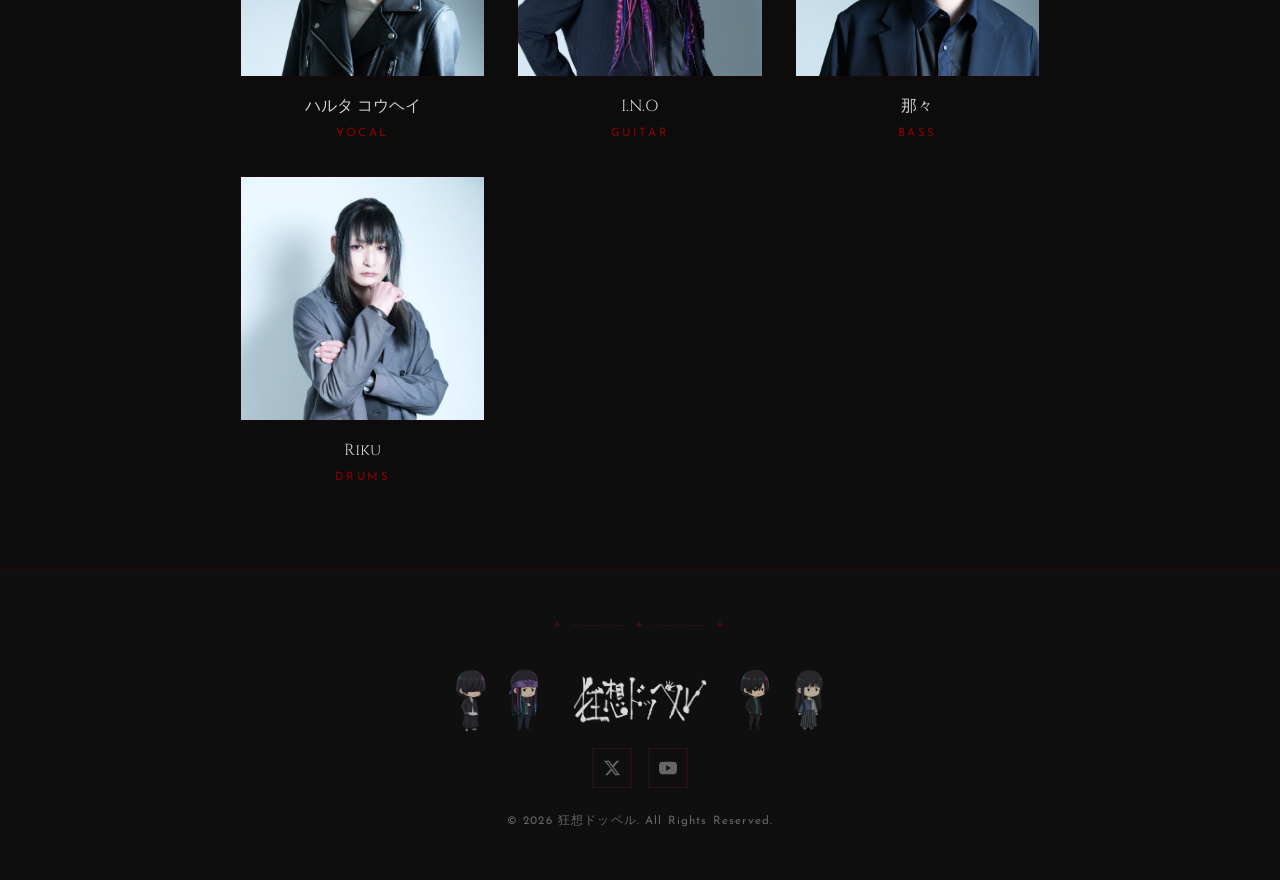
==== commit aa56b5be: "Add member icons to footer, fix encoding, stretch icon height - 全ページフッター: ロゴ左右にメンバーアイコン2人ずつ配置 - css/" ====
--- a/biography.html
+++ b/biography.html
@@ -119,10 +119,20 @@
 
   <footer class="site-footer">
     <div class="container">
-      <div class="footer__logo">
-        <a href="index.html">
-          <img src="images/logo/logo.png" alt="狂想ドッペル" class="footer__logo-img">
-        </a>
+      <div class="footer__logo-row">
+        <div class="footer__members-left">
+          <img src="images/icon/Vo.png" alt="ハルタ コウヘイ" class="footer__member-icon">
+          <img src="images/icon/Gu.png" alt="I.N.O" class="footer__member-icon">
+        </div>
+        <div class="footer__logo">
+          <a href="index.html">
+            <img src="images/logo/logo.png" alt="狂想ドッペル" class="footer__logo-img">
+          </a>
+        </div>
+        <div class="footer__members-right">
+          <img src="images/icon/Ba.png" alt="那々" class="footer__member-icon">
+          <img src="images/icon/Dr.png" alt="Riku" class="footer__member-icon">
+        </div>
       </div>
       <div class="footer__sns">
         <a href="https://x.com/kyoso_doppel" target="_blank" rel="noopener" class="sns-link" aria-label="X (Twitter)">
--- a/css/base.css
+++ b/css/base.css
@@ -344,7 +344,7 @@
   transition: background 0.3s, padding 0.3s;
 }
 .schedule-item:hover { background: var(--color-bg-2); padding-left: 1rem; padding-right: 1rem; margin: 0 -1rem; }
-.schedule-item.past { opacity: 0.45; }
+.schedule-item.past { opacity: 0.7; }
 
 .schedule-date { text-align: center; }
 .schedule-date__month { font-size: 0.65rem; letter-spacing: 0.1em; text-transform: uppercase; color: var(--color-text-muted); }
@@ -618,9 +618,35 @@
 .member-card__name { font-family: var(--font-heading); font-size: 1rem; margin-bottom: 0.25rem; }
 .member-card__role { font-size: 0.72rem; letter-spacing: 0.22em; text-transform: uppercase; color: var(--color-accent); }
 
+/* ---- News Members ---- */
+.news-members { display: flex; justify-content: center; gap: 2.5rem; flex-wrap: wrap; margin-bottom: 2.5rem; }
+.news-member { text-align: center; }
+.news-member__icon {
+  width: 80px; height: 80px;
+  border-radius: 50%;
+  overflow: hidden;
+  margin: 0 auto 0.6rem;
+  border: 2px solid var(--color-border);
+  transition: border-color 0.3s;
+}
+.news-member__icon:hover { border-color: var(--color-accent); }
+.news-member__icon img { width: 100%; height: 100%; object-fit: cover; }
+.news-member__name { font-family: var(--font-heading); font-size: 0.78rem; margin-bottom: 0.15rem; }
+.news-member__role { font-size: 0.62rem; letter-spacing: 0.2em; text-transform: uppercase; color: var(--color-accent); }
+
+@media (max-width: 480px) {
+  .news-members { gap: 1.2rem; }
+  .news-member__icon { width: 60px; height: 60px; }
+  .news-member__name { font-size: 0.68rem; }
+}
+
 /* ---- Footer ---- */
 .site-footer { padding: 3rem 0; border-top: 1px solid var(--color-border); background: var(--color-bg-2); text-align: center; }
-.footer__logo { font-family: var(--font-heading); font-size: 1.5rem; font-weight: var(--font-heading-weight, 700); letter-spacing: 0.2em; margin-bottom: 1rem; }
+.footer__logo-row { display: flex; align-items: center; justify-content: center; gap: 1.5rem; margin-bottom: 1rem; }
+.footer__members-left, .footer__members-right { display: flex; gap: 0.6rem; align-items: center; }
+.footer__member-icon { width: 44px; height: 64px; border-radius: 22px; object-fit: cover; opacity: 0.75; transition: opacity 0.3s; }
+.footer__member-icon:hover { opacity: 1; }
+.footer__logo { font-family: var(--font-heading); font-size: 1.5rem; font-weight: var(--font-heading-weight, 700); letter-spacing: 0.2em; }
 .footer__sns { display: flex; gap: 1rem; justify-content: center; margin-bottom: 1.5rem; }
 .footer__copy { font-size: 0.72rem; color: var(--color-text-muted); letter-spacing: 0.1em; }
 
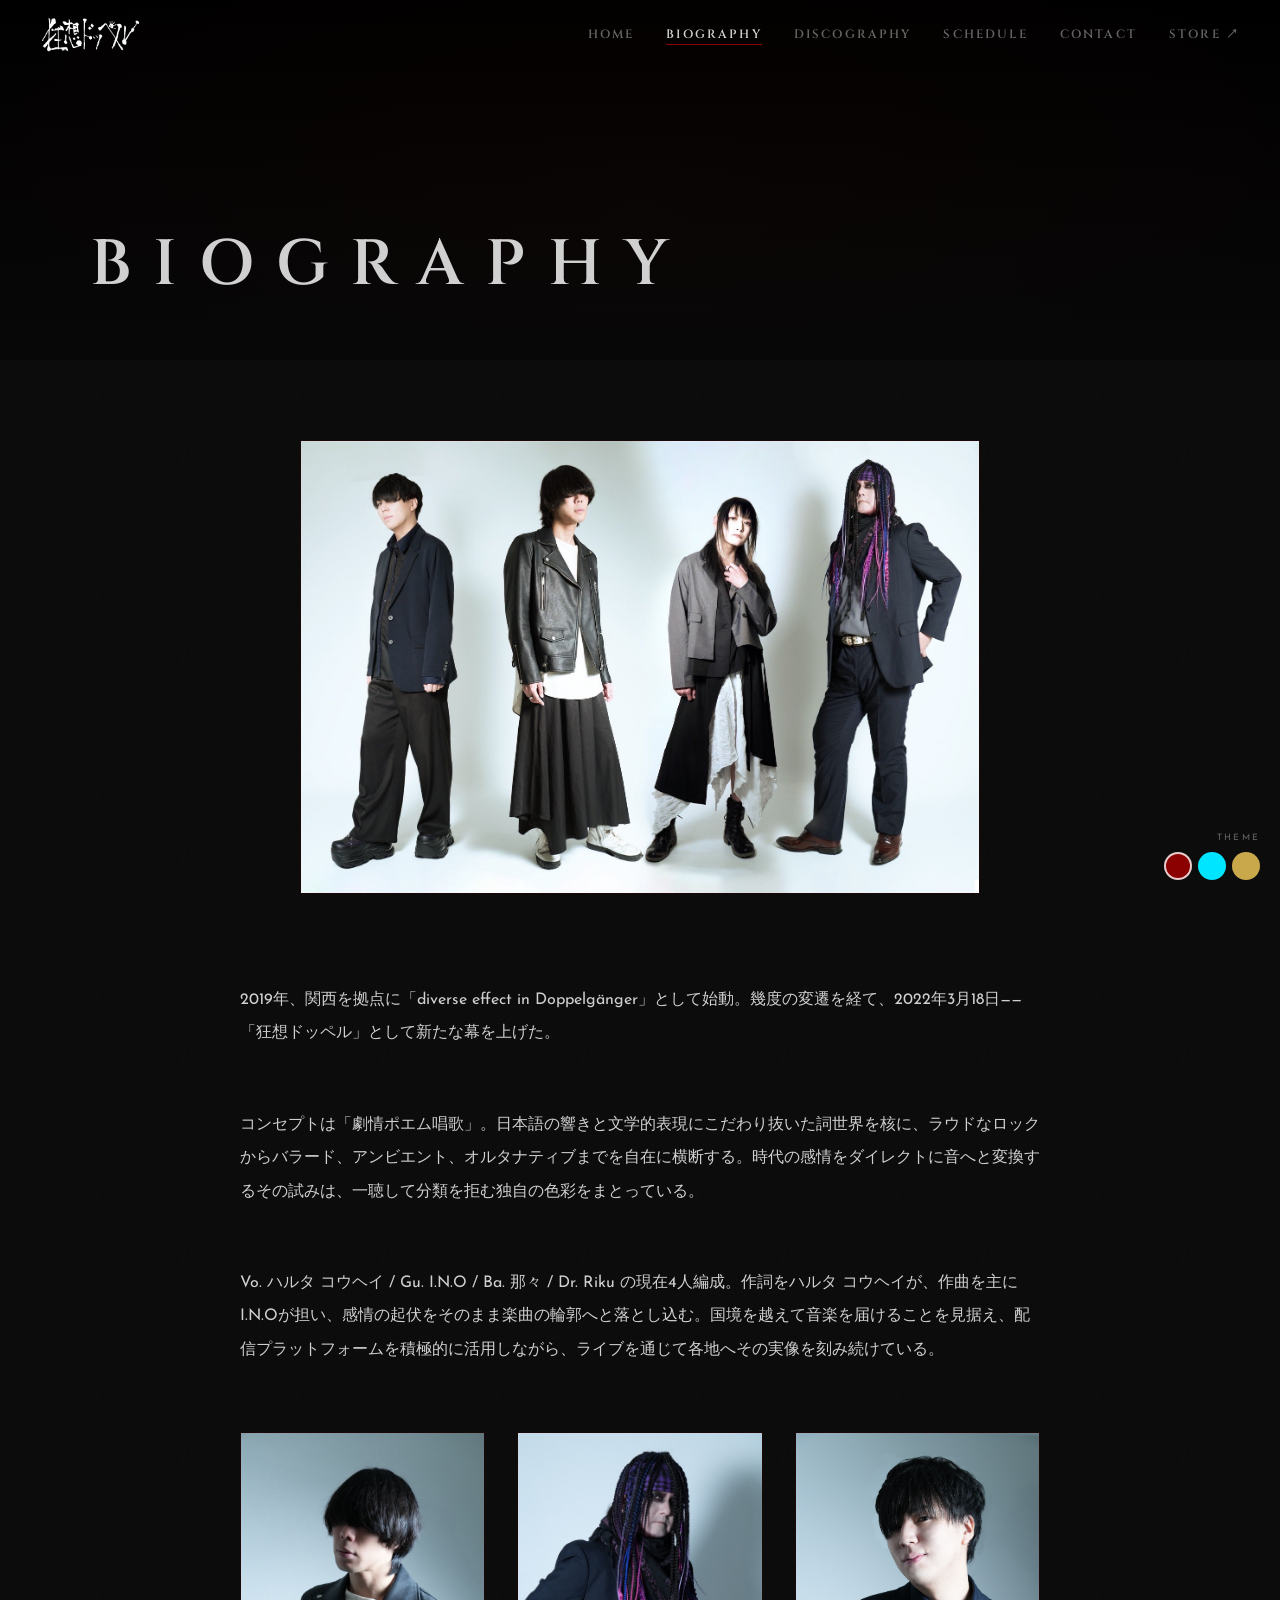
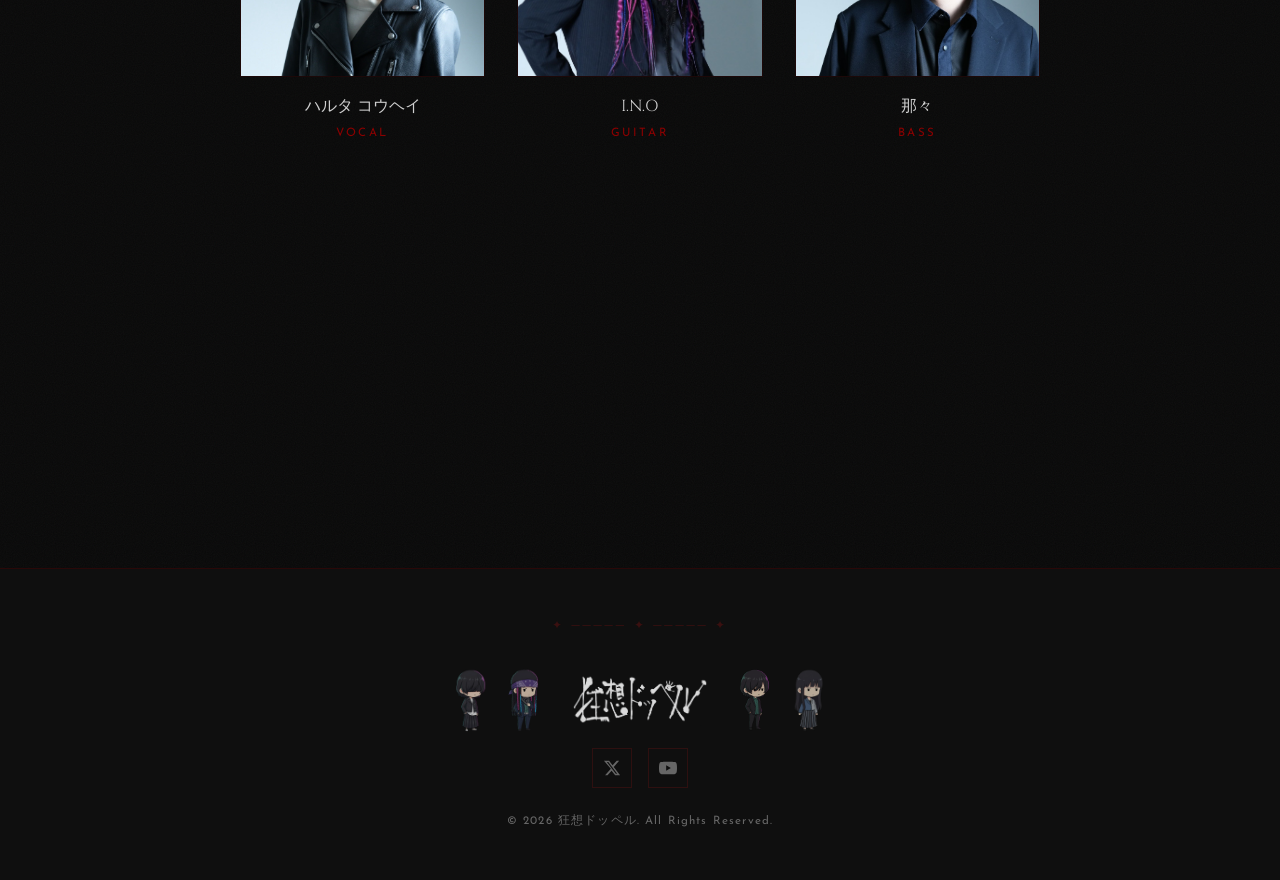
==== commit 8c897c1c: "SEO: set artist.jpg as OG image for all pages Co-Authored-By: Claude Sonnet 4.6 <noreply@anthropic.c" ====
--- a/biography.html
+++ b/biography.html
@@ -3,8 +3,22 @@
 <head>
   <meta charset="UTF-8">
   <meta name="viewport" content="width=device-width, initial-scale=1.0">
-  <meta name="description" content="狂想ドッペル — BIOGRAPHY">
-  <title>狂想ドッペル | BIOGRAPHY</title>
+  <meta name="description" content="狂想ドッペル（きょうそうどっぺる）のバイオグラフィー。Vo.ハルタ コウヘイ / Gu.I.N.O / Ba.那々 / Dr.Riku からなる感情音楽バンドのメンバープロフィール。">
+  <title>狂想ドッペル | BIOGRAPHY - メンバープロフィール</title>
+  <link rel="canonical" href="https://kyoso-doppel.com/biography.html">
+  <meta property="og:title" content="狂想ドッペル | BIOGRAPHY - メンバープロフィール">
+  <meta property="og:description" content="狂想ドッペルのバイオグラフィー。Vo.ハルタ コウヘイ / Gu.I.N.O / Ba.那々 / Dr.Riku からなる感情音楽バンドのメンバープロフィール。">
+  <meta property="og:type" content="website">
+  <meta property="og:url" content="https://kyoso-doppel.com/biography.html">
+  <meta property="og:image" content="https://kyoso-doppel.com/images/artists/artist.jpg">
+  <meta property="og:locale" content="ja_JP">
+  <meta property="og:site_name" content="狂想ドッペル Official Website">
+  <meta name="twitter:card" content="summary_large_image">
+  <meta name="twitter:title" content="狂想ドッペル | BIOGRAPHY - メンバープロフィール">
+  <meta name="twitter:description" content="狂想ドッペルのバイオグラフィー。Vo.ハルタ コウヘイ / Gu.I.N.O / Ba.那々 / Dr.Riku からなる感情音楽バンドのメンバープロフィール。">
+  <meta name="twitter:image" content="https://kyoso-doppel.com/images/artists/artist.jpg">
+  <meta name="twitter:site" content="@kyoso_doppel">
+  <meta name="google-site-verification" content="fE000UkVXZzDQfR9ErUdTKUqdVIrj-wkFT3vL7Ywkmw">
   <link rel="stylesheet" href="css/base.css">
   <link rel="stylesheet" href="css/theme-gothic.css" id="theme-stylesheet">
 </head>
--- a/css/base.css
+++ b/css/base.css
@@ -308,7 +308,7 @@
 /* ---- Next Live ---- */
 .next-live__card {
   border: 1px solid var(--color-border); padding: 2rem;
-  background: var(--color-bg-2); margin-bottom: 2rem;
+  background: var(--color-bg-2);
   transition: border-color 0.3s;
 }
 .next-live__card:hover { border-color: var(--color-accent); }
@@ -319,6 +319,46 @@
   color: var(--color-text-muted); text-align: center;
   padding: 3rem; border: 1px solid var(--color-border);
 }
+
+/* ---- Next Live Slider ---- */
+.nl-slider { position: relative; overflow: hidden; max-width: 560px; margin: 0 auto; }
+.nl-slider__track { display: flex; transition: transform 0.4s ease; }
+.nl-slider__track .next-live__card { min-width: 100%; flex-shrink: 0; box-sizing: border-box; }
+.next-live__flyer-wrap { text-align: center; margin-bottom: 1.2rem; }
+.nl-slider__btn {
+  position: absolute; top: 40%; transform: translateY(-50%);
+  background: var(--color-bg); border: 1px solid var(--color-border);
+  color: var(--color-text); font-size: 1.8rem; line-height: 1;
+  width: 36px; height: 36px; border-radius: 50%;
+  cursor: pointer; z-index: 2; display: flex; align-items: center; justify-content: center;
+  transition: opacity 0.2s, border-color 0.2s;
+}
+.nl-slider__btn:hover { border-color: var(--color-accent); }
+.nl-slider__btn:disabled { opacity: 1; cursor: pointer; }
+.nl-slider__btn--prev { left: -18px; }
+.nl-slider__btn--next { right: -18px; }
+.nl-slider__dots { display: flex; justify-content: center; gap: 0.5rem; margin-top: 1.2rem; }
+.nl-slider__dot { width: 6px; height: 6px; border-radius: 50%; background: var(--color-border); transition: background 0.3s; cursor: pointer; }
+.nl-slider__dot.active { background: var(--color-accent); }
+
+/* ---- Disc Home Slider (mobile only) ---- */
+.dhs { display: none; position: relative; overflow: hidden; }
+.dhs__track { display: flex; transition: transform 0.4s ease; }
+.dhs__slide { min-width: 100%; flex-shrink: 0; box-sizing: border-box; padding: 0 0.5rem; }
+.dhs__btn {
+  position: absolute; top: 40%; transform: translateY(-50%);
+  background: var(--color-bg); border: 1px solid var(--color-border);
+  color: var(--color-text); font-size: 1.8rem; line-height: 1;
+  width: 36px; height: 36px; border-radius: 50%;
+  cursor: pointer; z-index: 2; display: flex; align-items: center; justify-content: center;
+  transition: opacity 0.2s, border-color 0.2s;
+}
+.dhs__btn:hover { border-color: var(--color-accent); }
+.dhs__btn--prev { left: -18px; }
+.dhs__btn--next { right: -18px; }
+.dhs__dots { display: flex; justify-content: center; gap: 0.5rem; margin-top: 1rem; }
+.dhs__dot { width: 6px; height: 6px; border-radius: 50%; background: var(--color-border); transition: background 0.3s; cursor: pointer; }
+.dhs__dot.active { background: var(--color-accent); }
 
 /* ---- Schedule ---- */
 .schedule-section { margin-bottom: 4rem; }
@@ -335,6 +375,10 @@
   padding: 1.2rem 0 0.6rem;
   margin-top: 0.5rem;
   border-top: 1px solid var(--color-border);
+  position: sticky;
+  top: 70px;
+  z-index: 10;
+  background: var(--color-bg);
 }
 .schedule-year:first-child { border-top: none; margin-top: 0; }
 .schedule-item {
@@ -386,6 +430,26 @@
   width: 100%; height: 100%;
   border: 0;
 }
+
+/* ---- Video Slider ---- */
+.video-slider { position: relative; overflow: hidden; }
+.video-slider__track { display: flex; transition: transform 0.4s ease; }
+.video-slider__slide { min-width: 100%; flex-shrink: 0; box-sizing: border-box; }
+.video-slider__btn {
+  position: absolute; top: calc(50% - 20px); transform: translateY(-50%);
+  background: rgba(0,0,0,0.55); border: 1px solid var(--color-border);
+  color: #fff; font-size: 1.8rem; line-height: 1;
+  width: 40px; height: 40px; border-radius: 50%;
+  cursor: pointer; z-index: 2;
+  display: flex; align-items: center; justify-content: center;
+  transition: background 0.2s;
+}
+.video-slider__btn:hover { background: rgba(0,0,0,0.85); }
+.video-slider__btn--prev { left: 8px; }
+.video-slider__btn--next { right: 8px; }
+.video-slider__dots { display: flex; justify-content: center; gap: 0.5rem; margin-top: 1rem; }
+.video-slider__dot { width: 6px; height: 6px; border-radius: 50%; background: var(--color-border); transition: background 0.3s; cursor: pointer; }
+.video-slider__dot.active { background: var(--color-accent); }
 
 /* ---- Lightbox ---- */
 .lightbox {
@@ -724,6 +788,17 @@
   .schedule-actions { grid-column: 2; flex-direction: row; align-items: flex-start; }
   .schedule-flyer { width: 120px; }
 
+  /* NL slider フライヤー: 中央揃えを明示（float競合を!importantで確実に解消） */
+  .nl-slider .next-live__flyer {
+    float: none !important;
+    display: block !important;
+    width: 100% !important;
+    max-width: 260px !important;
+    margin-left: auto !important;
+    margin-right: auto !important;
+    margin-bottom: 1.2rem !important;
+  }
+
   /* Biography photo */
   .biography__photo { max-width: 100%; }
 
@@ -736,12 +811,30 @@
   .hero__title { font-size: clamp(2.8rem, 13vw, 4rem); }
   .hero__scroll { display: none; }
 
-  /* DISCOGRAPHY: 1列 */
+  /* DISCOGRAPHY: 1列（個別ページ） */
   .discography-grid { grid-template-columns: 1fr; max-width: 280px; margin-inline: auto; }
+
+  /* HOME DISCOGRAPHY: セクションのコンテナを100%幅にしてスライダーを画面幅いっぱいに */
+  #home-disc-section .container { width: 100%; padding: 0; }
+  #home-disc-section .section__title { margin-left: 4vw; margin-right: 4vw; }
+  #home-discography-content .dhs {
+    display: block;
+    width: 100%;
+    margin: 0;
+  }
+  #home-discography-content .dhs__grid { display: none; }
+  #home-discography-content .dhs .dhs__slide {
+    width: 100vw;
+    min-width: 0;
+    flex-shrink: 0;
+    padding: 0;
+  }
+  #home-discography-content .dhs .dhs__btn--prev { left: 8px; }
+  #home-discography-content .dhs .dhs__btn--next { right: 8px; }
 
   /* Schedule */
   .schedule-item { grid-template-columns: 1fr; }
-  .schedule-date { display: flex; gap: 0.5rem; align-items: baseline; }
+  .schedule-date { display: flex; gap: 0.4rem; align-items: flex-end; }
   .schedule-date__day { font-size: 1.5rem; }
 
   /* ボタン */
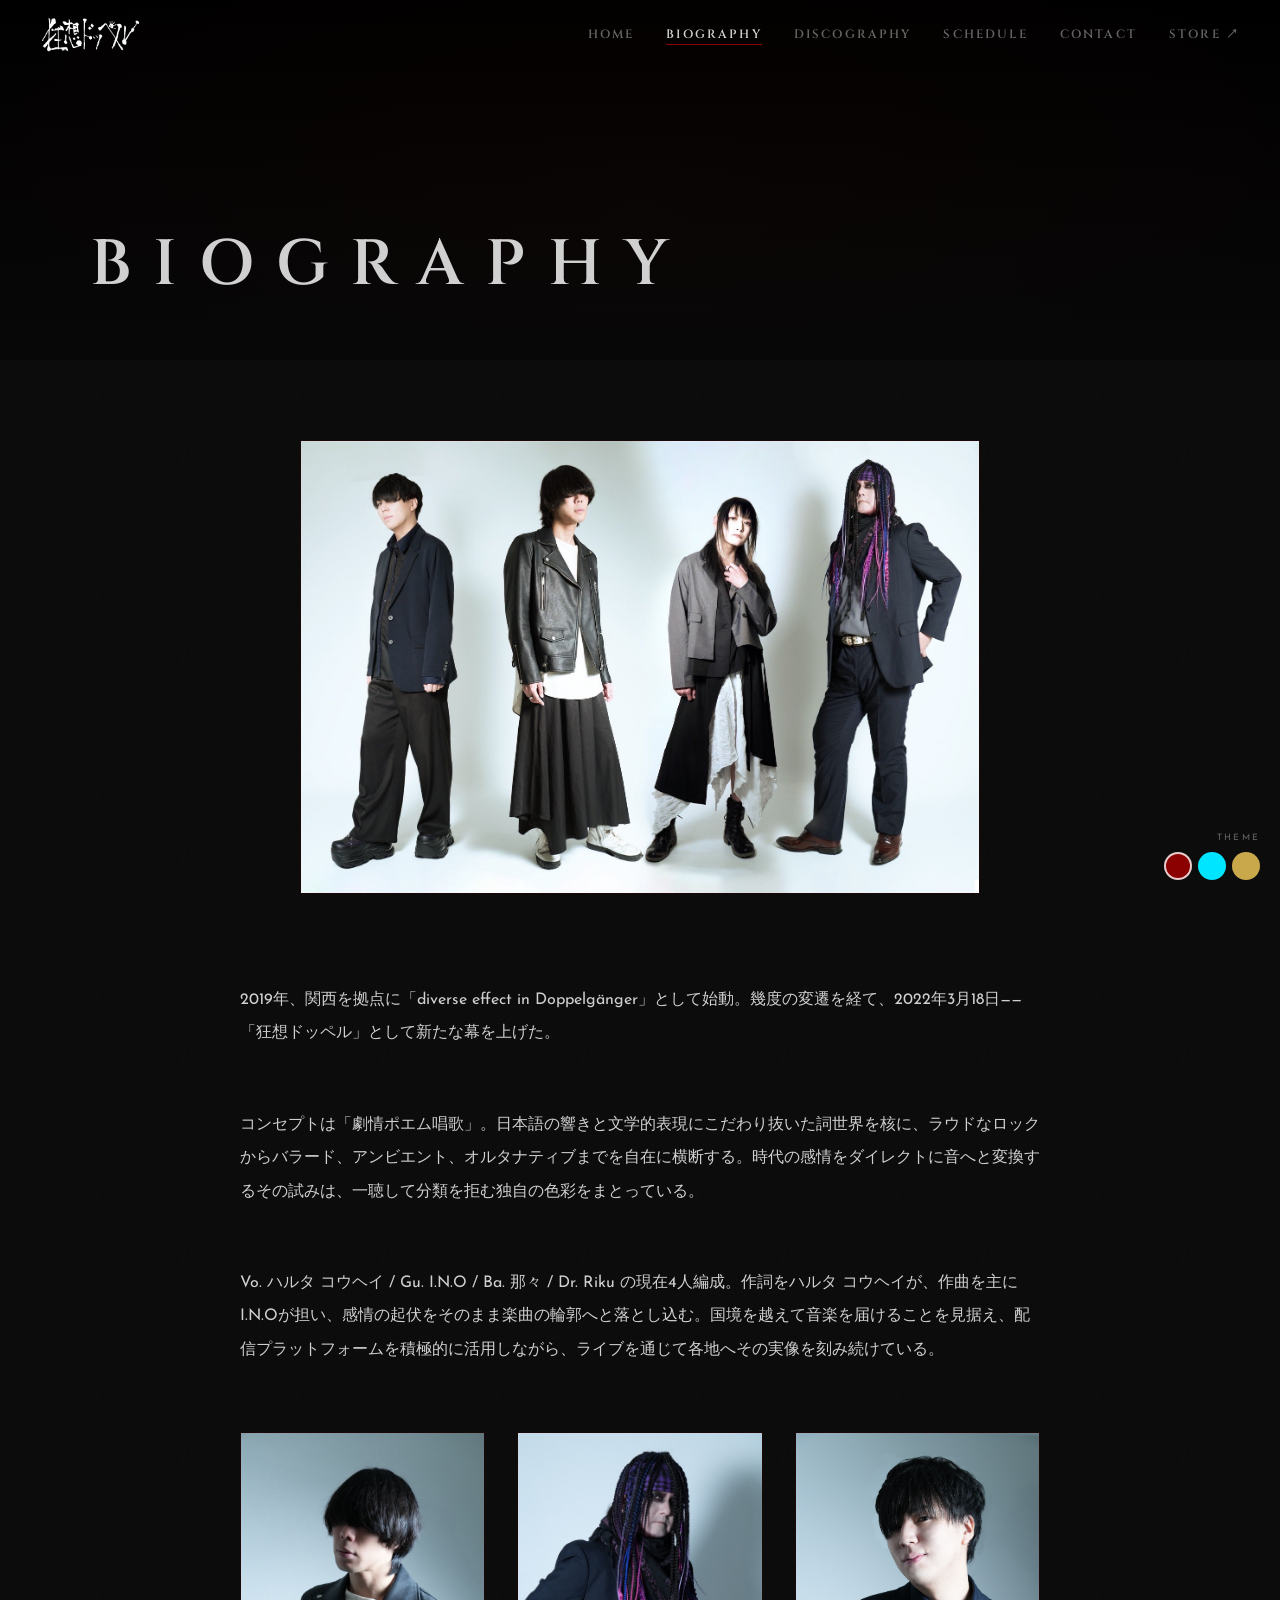
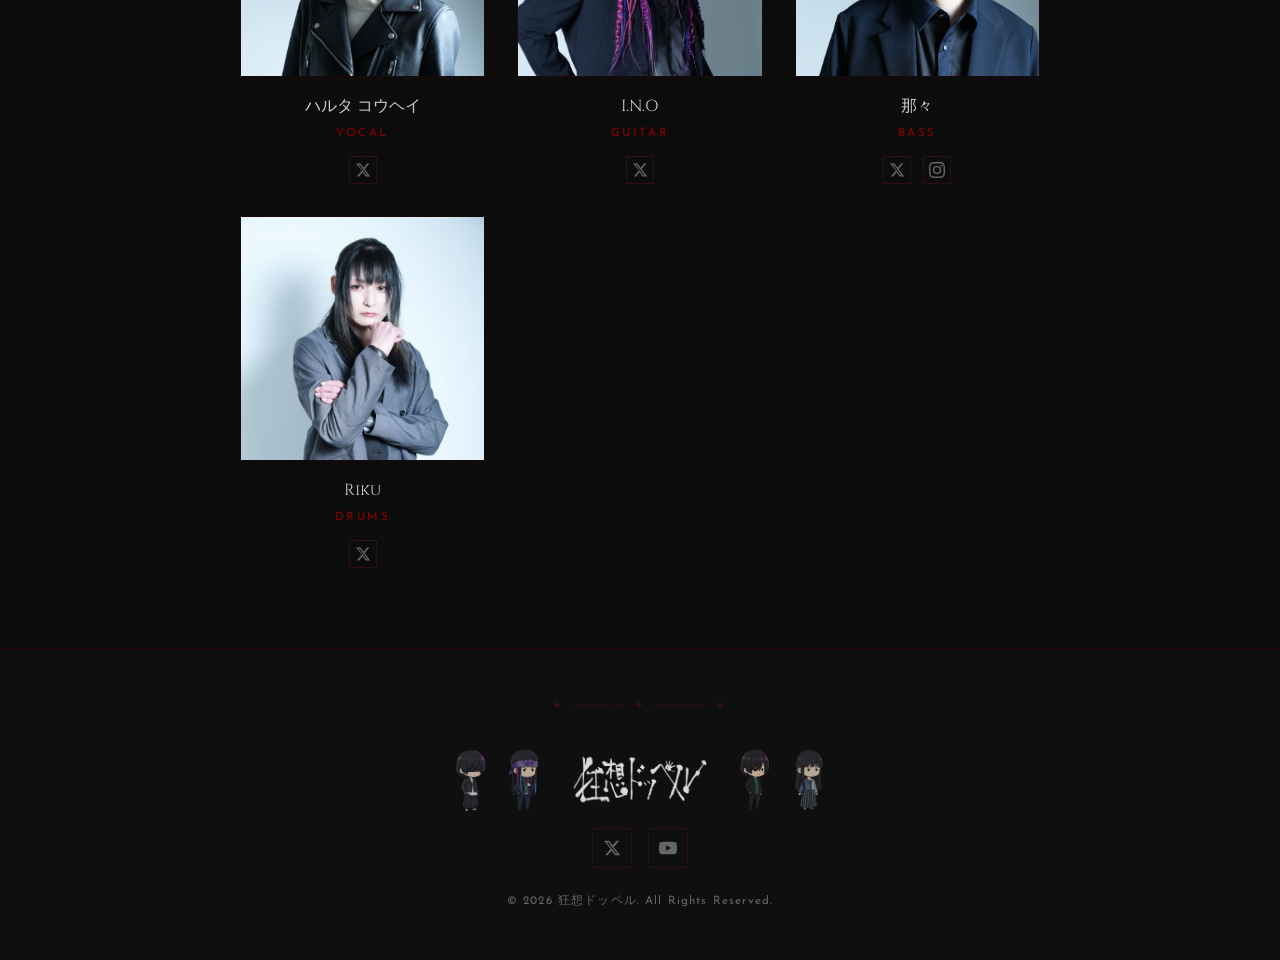
==== commit 3cdbd890: "Add member SNS links to biography page Co-Authored-By: Claude Sonnet 4.6 <noreply@anthropic.com>" ====
--- a/biography.html
+++ b/biography.html
@@ -101,6 +101,11 @@
               </div>
               <div class="member-card__name">ハルタ コウヘイ</div>
               <div class="member-card__role">Vocal</div>
+              <div class="member-card__sns">
+                <a href="https://x.com/kyoso_kouhei" target="_blank" rel="noopener" class="sns-link" aria-label="X (Twitter)">
+                  <svg xmlns="http://www.w3.org/2000/svg" viewBox="0 0 24 24" fill="currentColor"><path d="M18.244 2.25h3.308l-7.227 8.26 8.502 11.24H16.17l-4.714-6.231-5.401 6.231H2.747l7.73-8.835L1.254 2.25H8.08l4.713 6.231zm-1.161 17.52h1.833L7.084 4.126H5.117z"/></svg>
+                </a>
+              </div>
             </div>
             <div class="member-card fade-in">
               <div class="member-card__photo">
@@ -108,6 +113,11 @@
               </div>
               <div class="member-card__name">I.N.O</div>
               <div class="member-card__role">Guitar</div>
+              <div class="member-card__sns">
+                <a href="https://x.com/kyoso_INO" target="_blank" rel="noopener" class="sns-link" aria-label="X (Twitter)">
+                  <svg xmlns="http://www.w3.org/2000/svg" viewBox="0 0 24 24" fill="currentColor"><path d="M18.244 2.25h3.308l-7.227 8.26 8.502 11.24H16.17l-4.714-6.231-5.401 6.231H2.747l7.73-8.835L1.254 2.25H8.08l4.713 6.231zm-1.161 17.52h1.833L7.084 4.126H5.117z"/></svg>
+                </a>
+              </div>
             </div>
             <div class="member-card fade-in">
               <div class="member-card__photo">
@@ -115,6 +125,14 @@
               </div>
               <div class="member-card__name">那々</div>
               <div class="member-card__role">Bass</div>
+              <div class="member-card__sns">
+                <a href="https://x.com/nana_bassist" target="_blank" rel="noopener" class="sns-link" aria-label="X (Twitter)">
+                  <svg xmlns="http://www.w3.org/2000/svg" viewBox="0 0 24 24" fill="currentColor"><path d="M18.244 2.25h3.308l-7.227 8.26 8.502 11.24H16.17l-4.714-6.231-5.401 6.231H2.747l7.73-8.835L1.254 2.25H8.08l4.713 6.231zm-1.161 17.52h1.833L7.084 4.126H5.117z"/></svg>
+                </a>
+                <a href="https://www.instagram.com/nana_bassist" target="_blank" rel="noopener" class="sns-link" aria-label="Instagram">
+                  <svg xmlns="http://www.w3.org/2000/svg" viewBox="0 0 24 24" fill="currentColor"><path d="M12 2.163c3.204 0 3.584.012 4.85.07 3.252.148 4.771 1.691 4.919 4.919.058 1.265.069 1.645.069 4.849 0 3.205-.012 3.584-.069 4.849-.149 3.225-1.664 4.771-4.919 4.919-1.266.058-1.644.07-4.85.07-3.204 0-3.584-.012-4.849-.07-3.26-.149-4.771-1.699-4.919-4.92-.058-1.265-.07-1.644-.07-4.849 0-3.204.013-3.583.07-4.849.149-3.227 1.664-4.771 4.919-4.919 1.266-.057 1.645-.069 4.849-.069zM12 0C8.741 0 8.333.014 7.053.072 2.695.272.273 2.69.073 7.052.014 8.333 0 8.741 0 12c0 3.259.014 3.668.072 4.948.2 4.358 2.618 6.78 6.98 6.98C8.333 23.986 8.741 24 12 24c3.259 0 3.668-.014 4.948-.072 4.354-.2 6.782-2.618 6.979-6.98.059-1.28.073-1.689.073-4.948 0-3.259-.014-3.667-.072-4.947-.196-4.354-2.617-6.78-6.979-6.98C15.668.014 15.259 0 12 0zm0 5.838a6.162 6.162 0 100 12.324 6.162 6.162 0 000-12.324zM12 16a4 4 0 110-8 4 4 0 010 8zm6.406-11.845a1.44 1.44 0 100 2.881 1.44 1.44 0 000-2.881z"/></svg>
+                </a>
+              </div>
             </div>
             <div class="member-card fade-in">
               <div class="member-card__photo">
@@ -122,6 +140,11 @@
               </div>
               <div class="member-card__name">Riku</div>
               <div class="member-card__role">Drums</div>
+              <div class="member-card__sns">
+                <a href="https://x.com/DOPpELDrR" target="_blank" rel="noopener" class="sns-link" aria-label="X (Twitter)">
+                  <svg xmlns="http://www.w3.org/2000/svg" viewBox="0 0 24 24" fill="currentColor"><path d="M18.244 2.25h3.308l-7.227 8.26 8.502 11.24H16.17l-4.714-6.231-5.401 6.231H2.747l7.73-8.835L1.254 2.25H8.08l4.713 6.231zm-1.161 17.52h1.833L7.084 4.126H5.117z"/></svg>
+                </a>
+              </div>
             </div>
           </div>
 
--- a/css/base.css
+++ b/css/base.css
@@ -681,6 +681,9 @@
 .member-card__photo img { width: 100%; height: 100%; object-fit: cover; object-position: top; }
 .member-card__name { font-family: var(--font-heading); font-size: 1rem; margin-bottom: 0.25rem; }
 .member-card__role { font-size: 0.72rem; letter-spacing: 0.22em; text-transform: uppercase; color: var(--color-accent); }
+.member-card__sns { display: flex; justify-content: center; gap: 0.75rem; margin-top: 0.75rem; }
+.member-card__sns .sns-link { width: 28px; height: 28px; }
+.member-card__sns .sns-link svg { width: 16px; height: 16px; }
 
 /* ---- News Members ---- */
 .news-members { display: flex; justify-content: center; gap: 2.5rem; flex-wrap: wrap; margin-bottom: 2.5rem; }
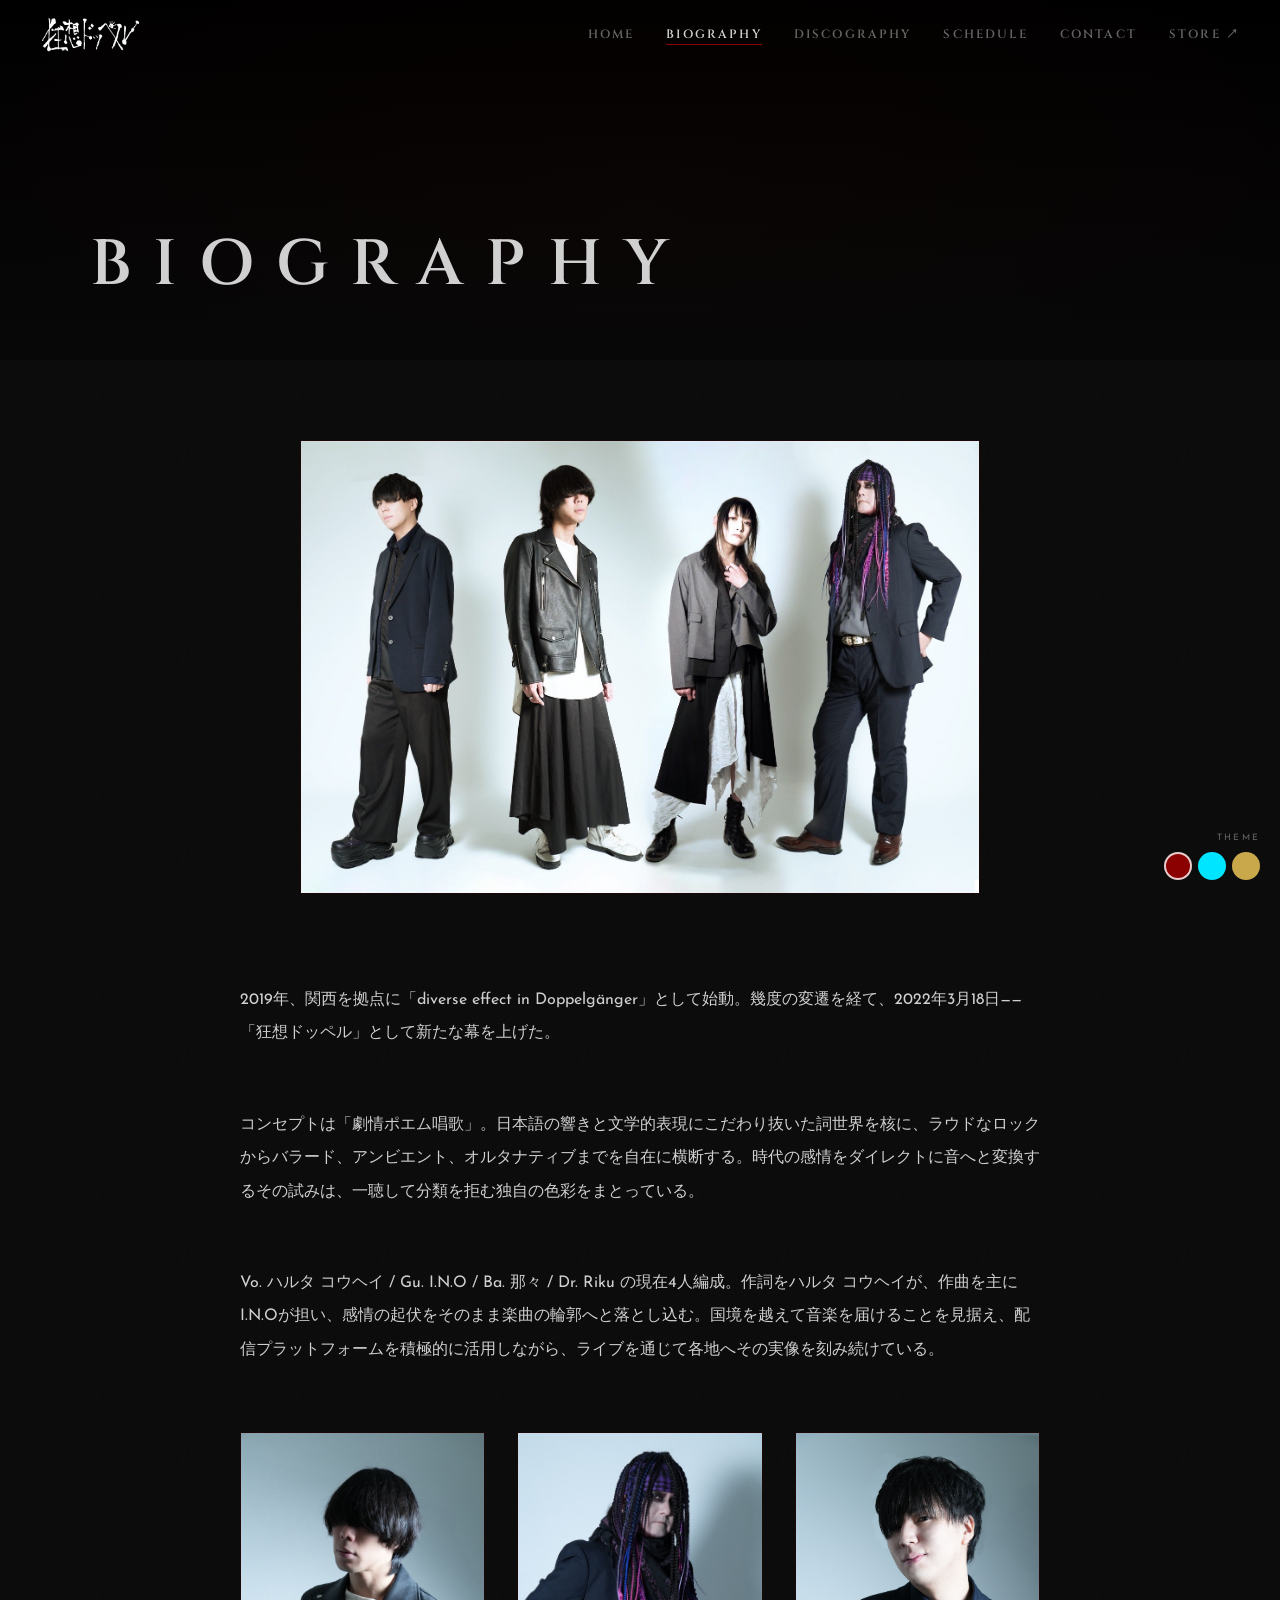
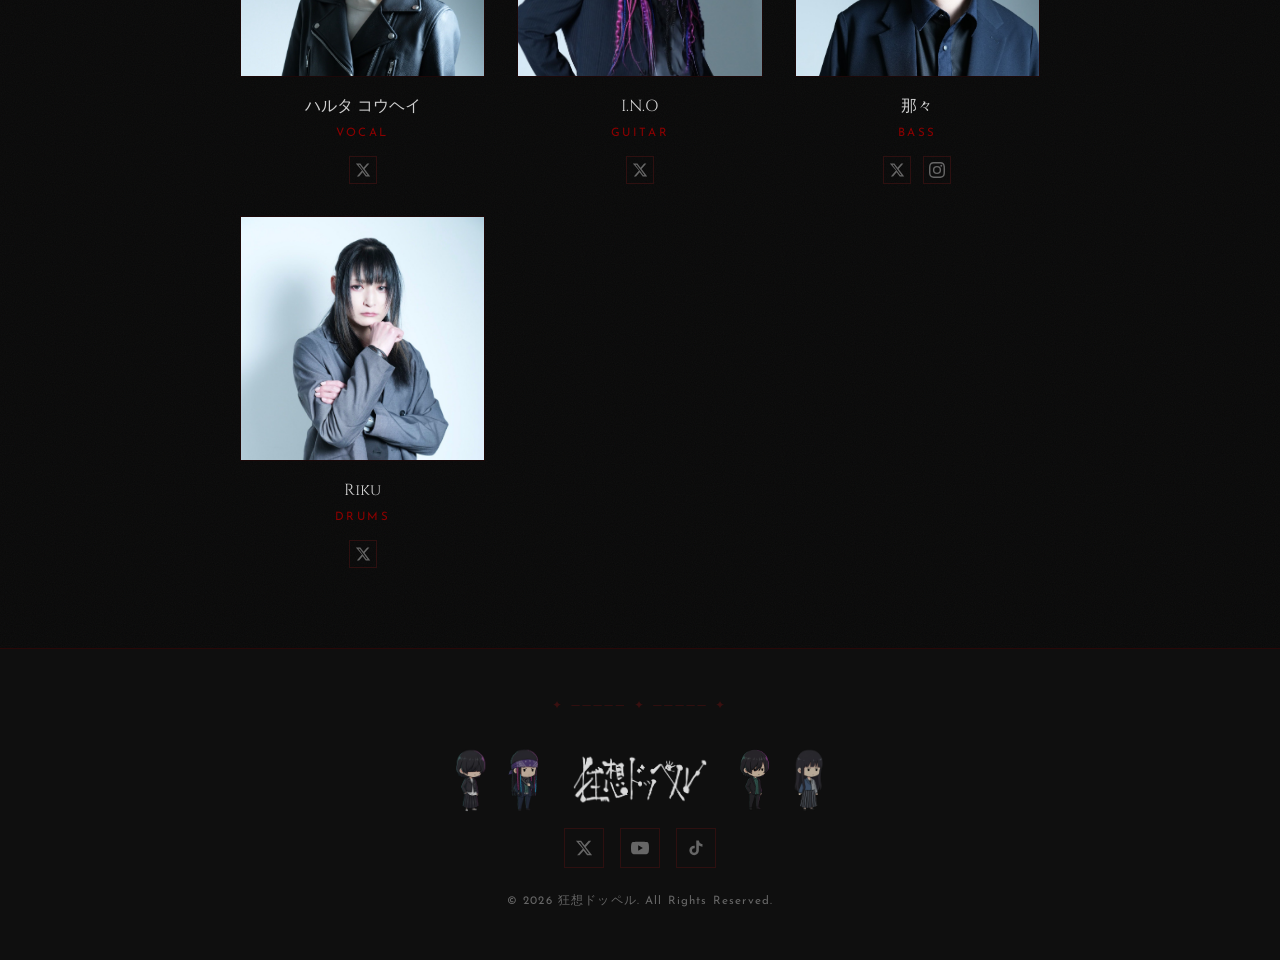
==== commit 7491b52f: "Add TikTok link to hero and footer SNS on all pages Co-Authored-By: Claude Sonnet 4.6 <noreply@anthr" ====
--- a/biography.html
+++ b/biography.html
@@ -182,6 +182,11 @@
             <path d="M23.498 6.186a3.016 3.016 0 00-2.122-2.136C19.505 3.545 12 3.545 12 3.545s-7.505 0-9.377.505A3.017 3.017 0 00.502 6.186C0 8.07 0 12 0 12s0 3.93.502 5.814a3.016 3.016 0 002.122 2.136c1.871.505 9.376.505 9.376.505s7.505 0 9.377-.505a3.015 3.015 0 002.122-2.136C24 15.93 24 12 24 12s0-3.93-.502-5.814zM9.545 15.568V8.432L15.818 12l-6.273 3.568z"/>
           </svg>
         </a>
+        <a href="https://www.tiktok.com/@kyoso_doppel" target="_blank" rel="noopener" class="sns-link" aria-label="TikTok">
+          <svg xmlns="http://www.w3.org/2000/svg" viewBox="0 0 24 24" fill="currentColor">
+            <path d="M19.59 6.69a4.83 4.83 0 01-3.77-4.25V2h-3.45v13.67a2.89 2.89 0 01-2.88 2.5 2.89 2.89 0 01-2.89-2.89 2.89 2.89 0 012.89-2.89c.28 0 .54.04.79.1V9.01a6.33 6.33 0 00-.79-.05 6.34 6.34 0 00-6.34 6.34 6.34 6.34 0 006.34 6.34 6.34 6.34 0 006.33-6.34V8.69a8.14 8.14 0 004.77 1.52V6.76a4.85 4.85 0 01-1-.07z"/>
+          </svg>
+        </a>
       </div>
       <p class="footer__copy">&copy; 2026 狂想ドッペル. All Rights Reserved.</p>
     </div>
--- a/css/base.css
+++ b/css/base.css
@@ -416,6 +416,22 @@
   width: 160px; height: auto;
   float: right; margin: 0 0 1rem 1.5rem;
 }
+
+/* ---- TuneCore link & Spotify embed ---- */
+.tunecore-link {
+  display: inline-flex; align-items: center; gap: 0.5rem;
+  padding: 0.6em 1.2em;
+  border: 1px solid var(--color-border);
+  border-radius: 2rem;
+  font-size: 0.82rem; letter-spacing: 0.05em;
+  color: var(--color-text);
+  background: var(--color-bg);
+  transition: border-color 0.2s, color 0.2s;
+  margin-bottom: 1.5rem;
+}
+.tunecore-link:hover { border-color: var(--color-accent); color: var(--color-accent); }
+.spotify-tracks { display: flex; flex-direction: column; gap: 0.5rem; }
+.spotify-tracks iframe { display: block; border-radius: 12px; }
 
 /* ---- YouTube embed ---- */
 .video-embed {
